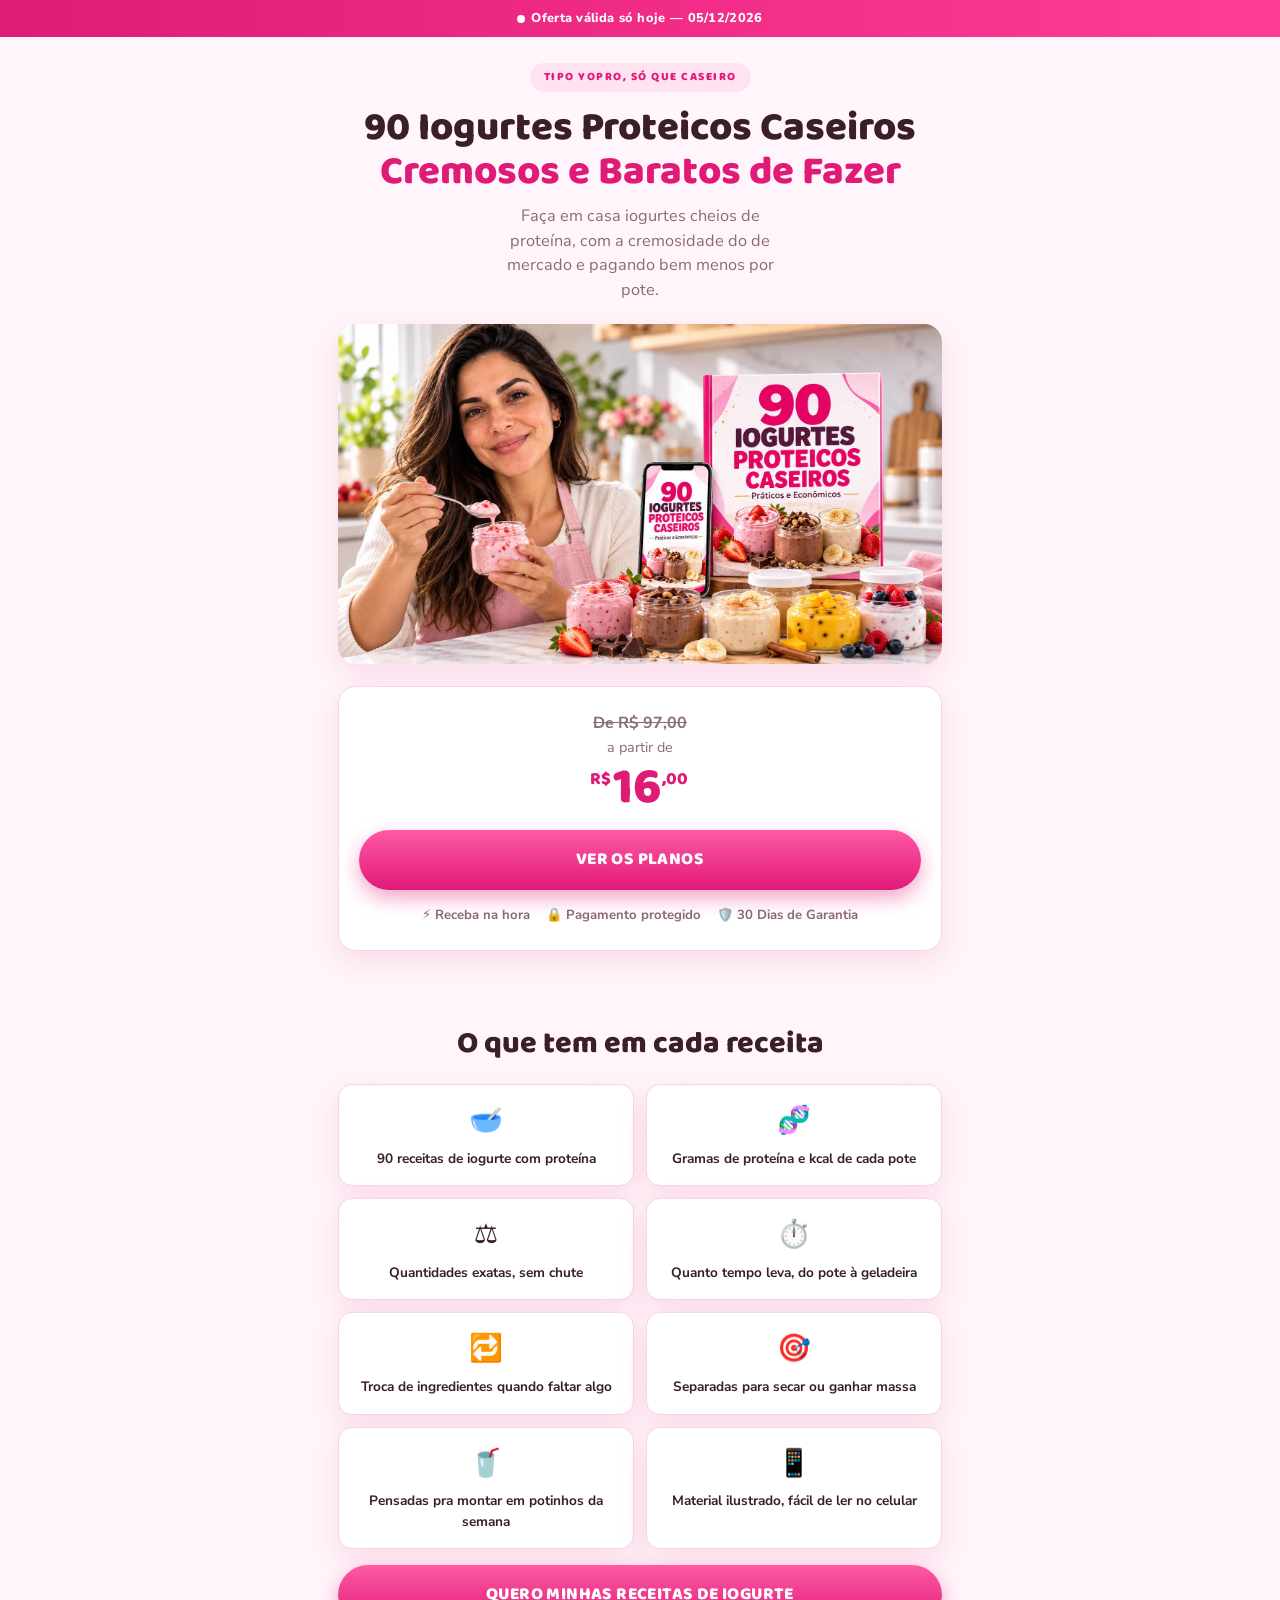
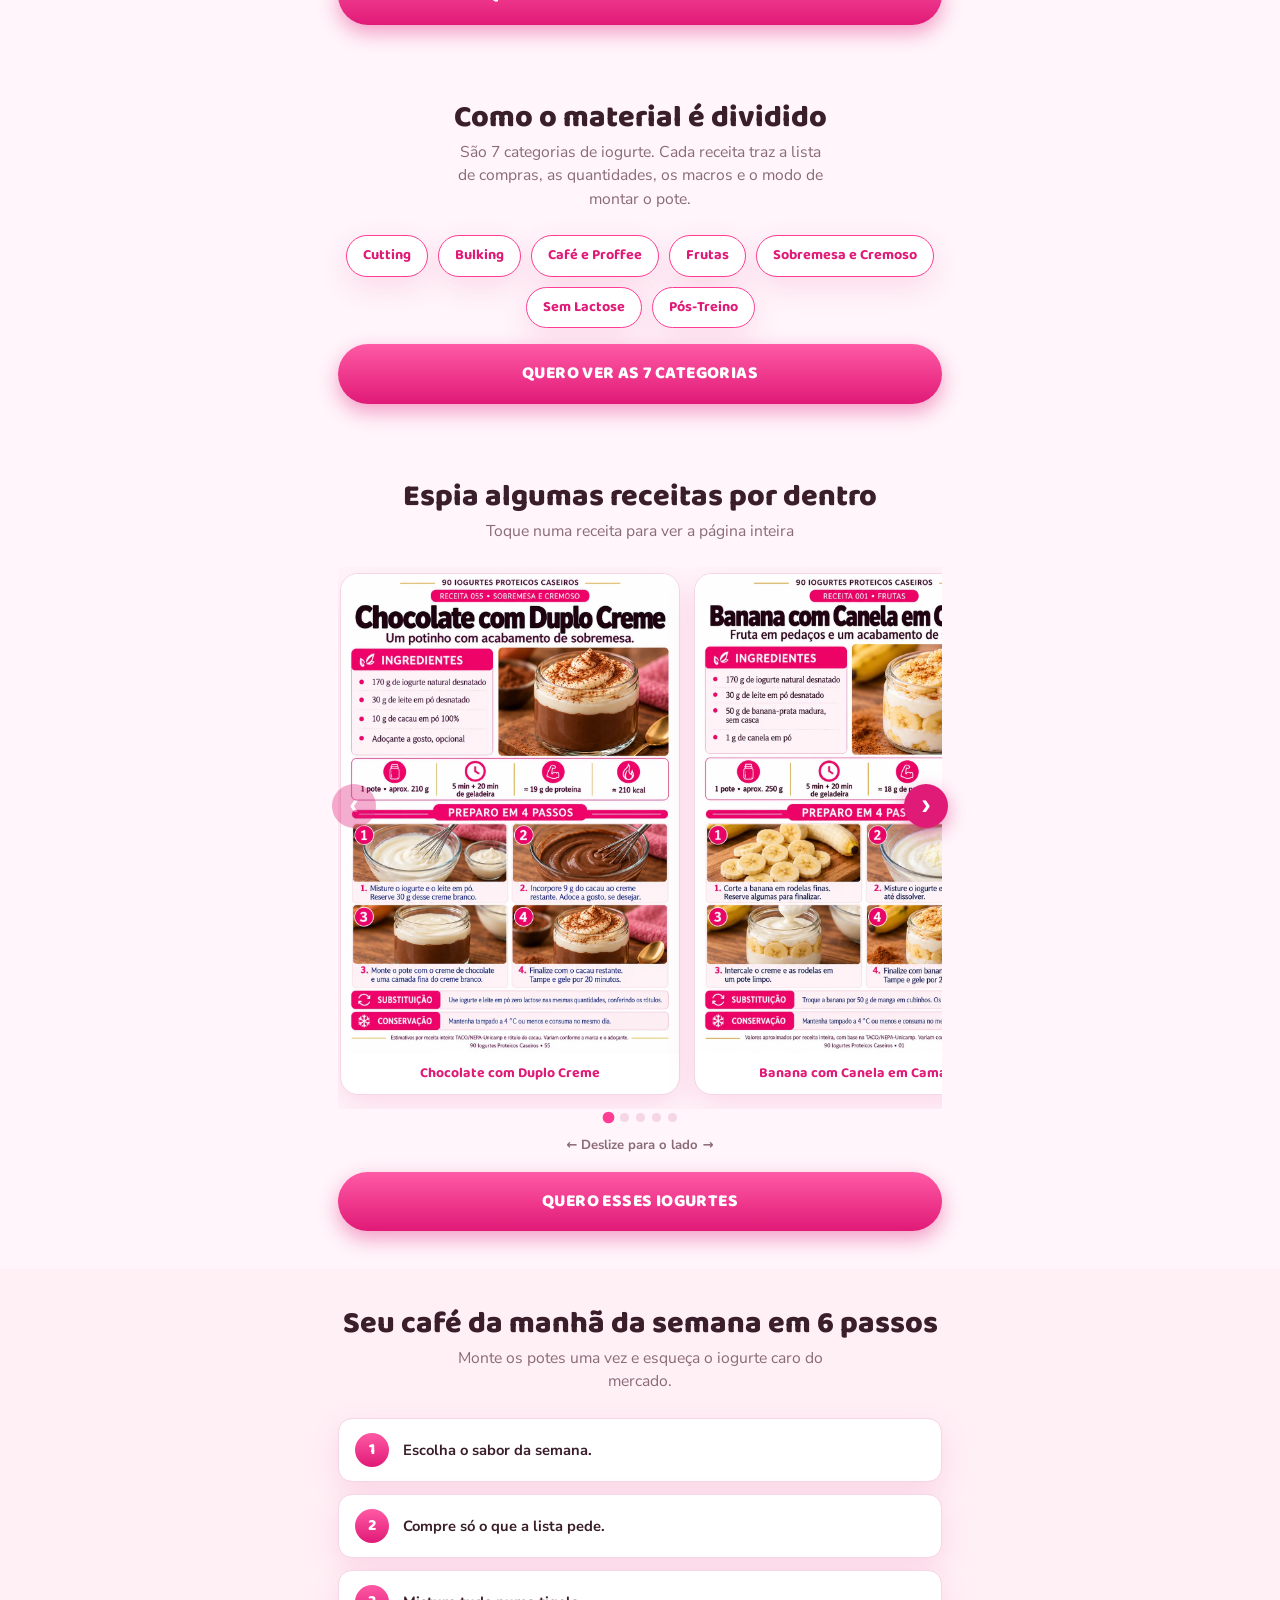
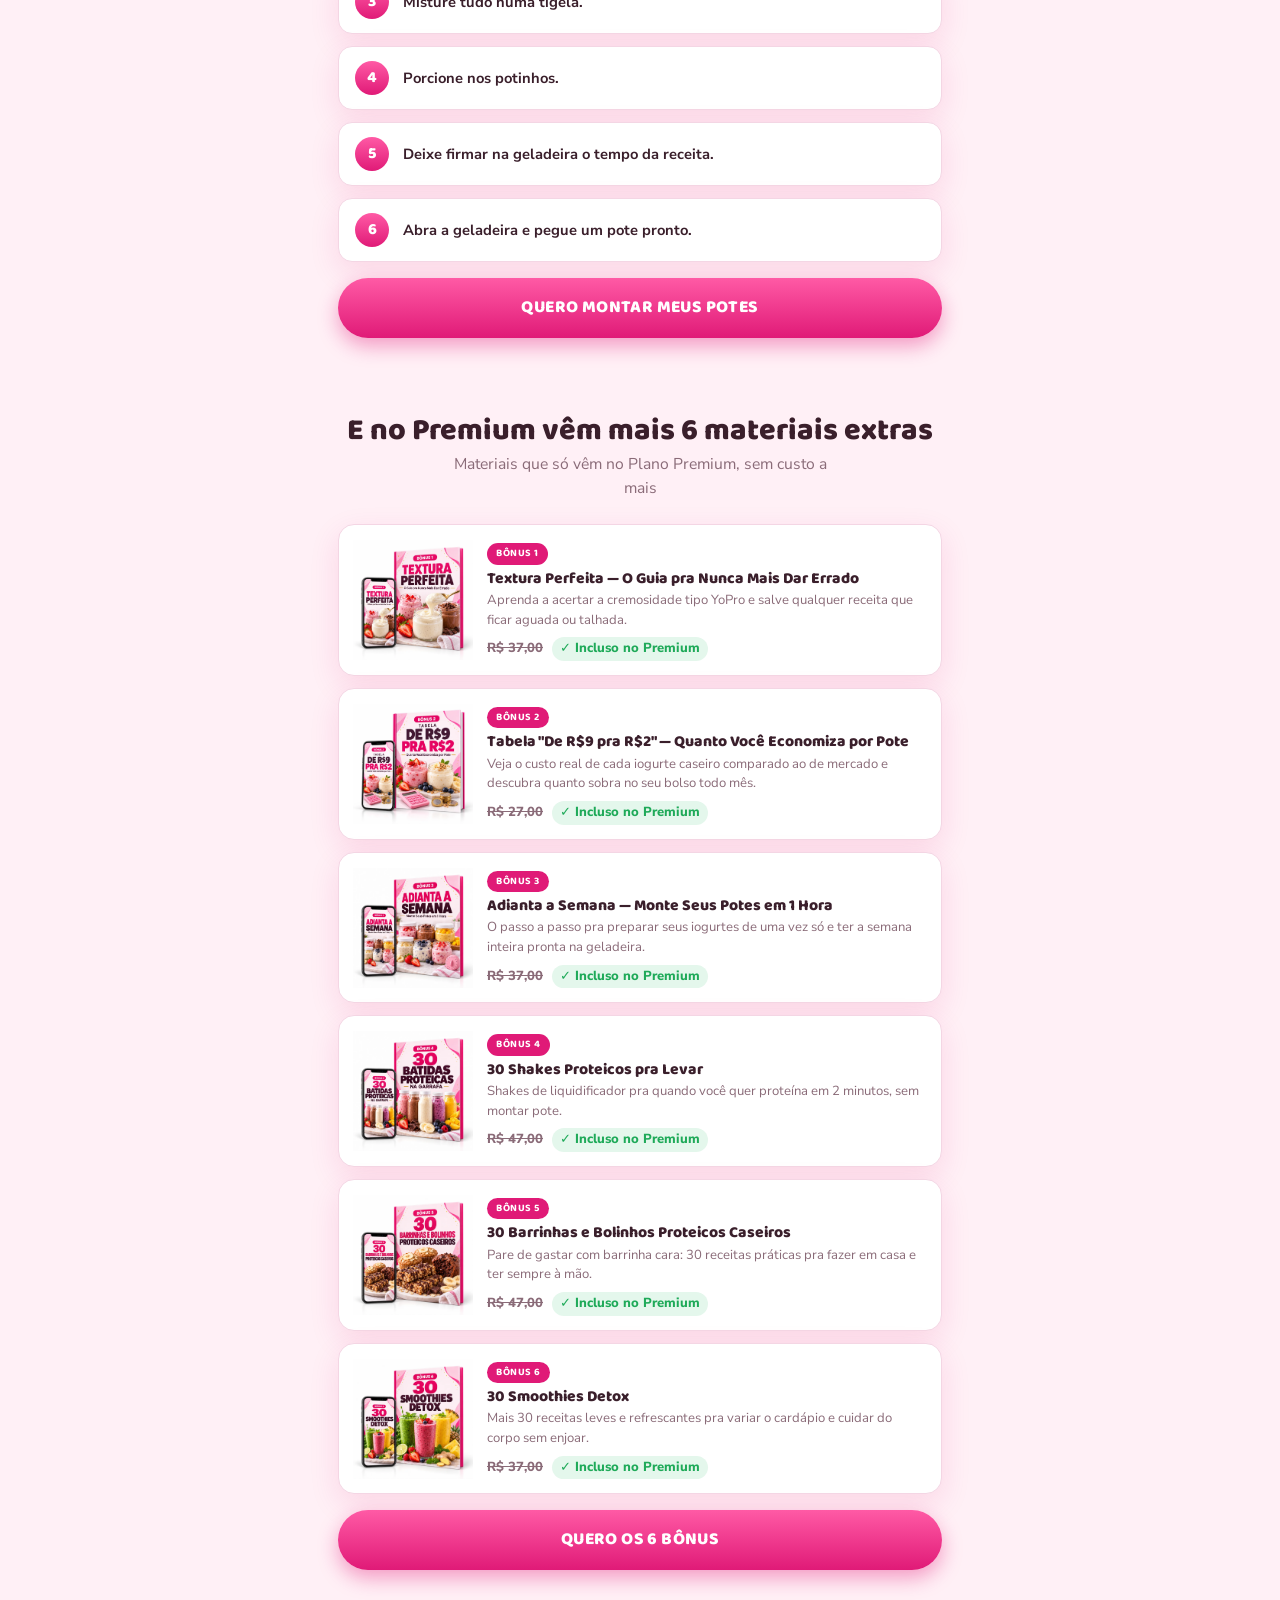
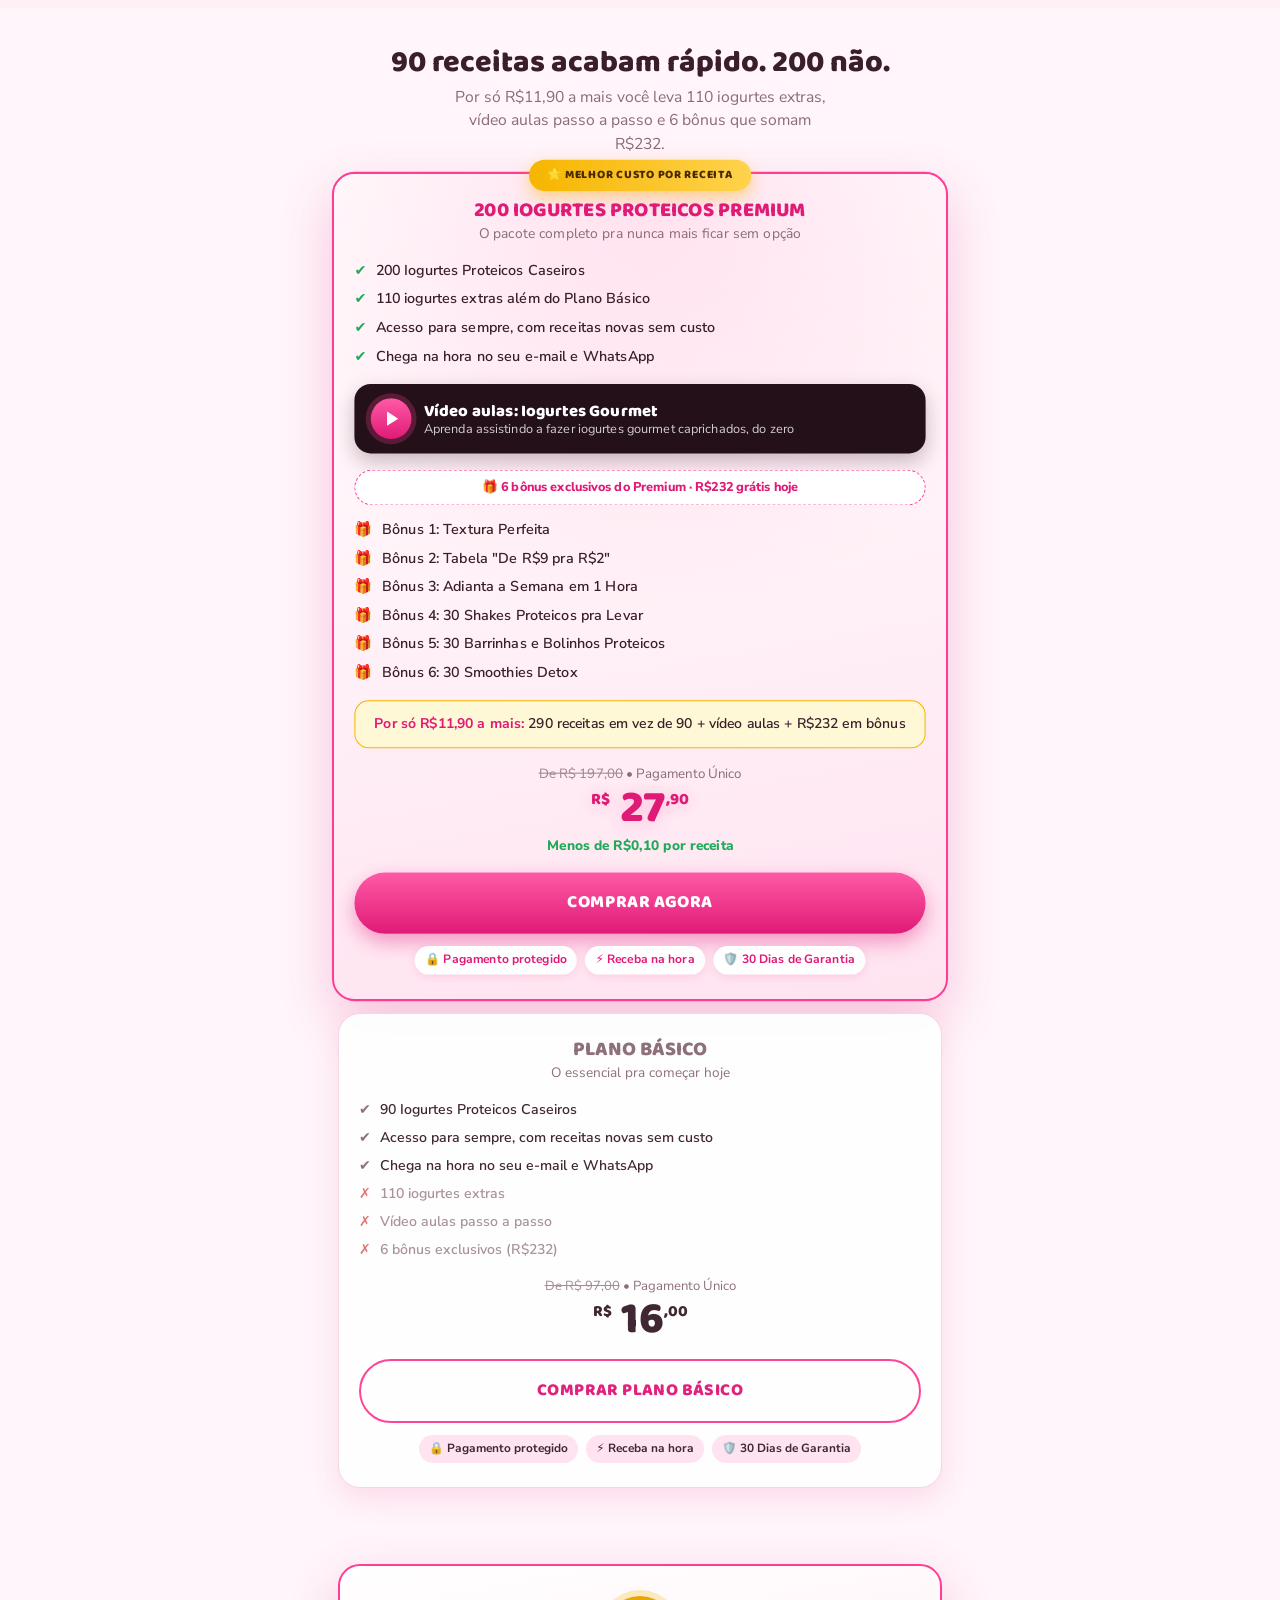
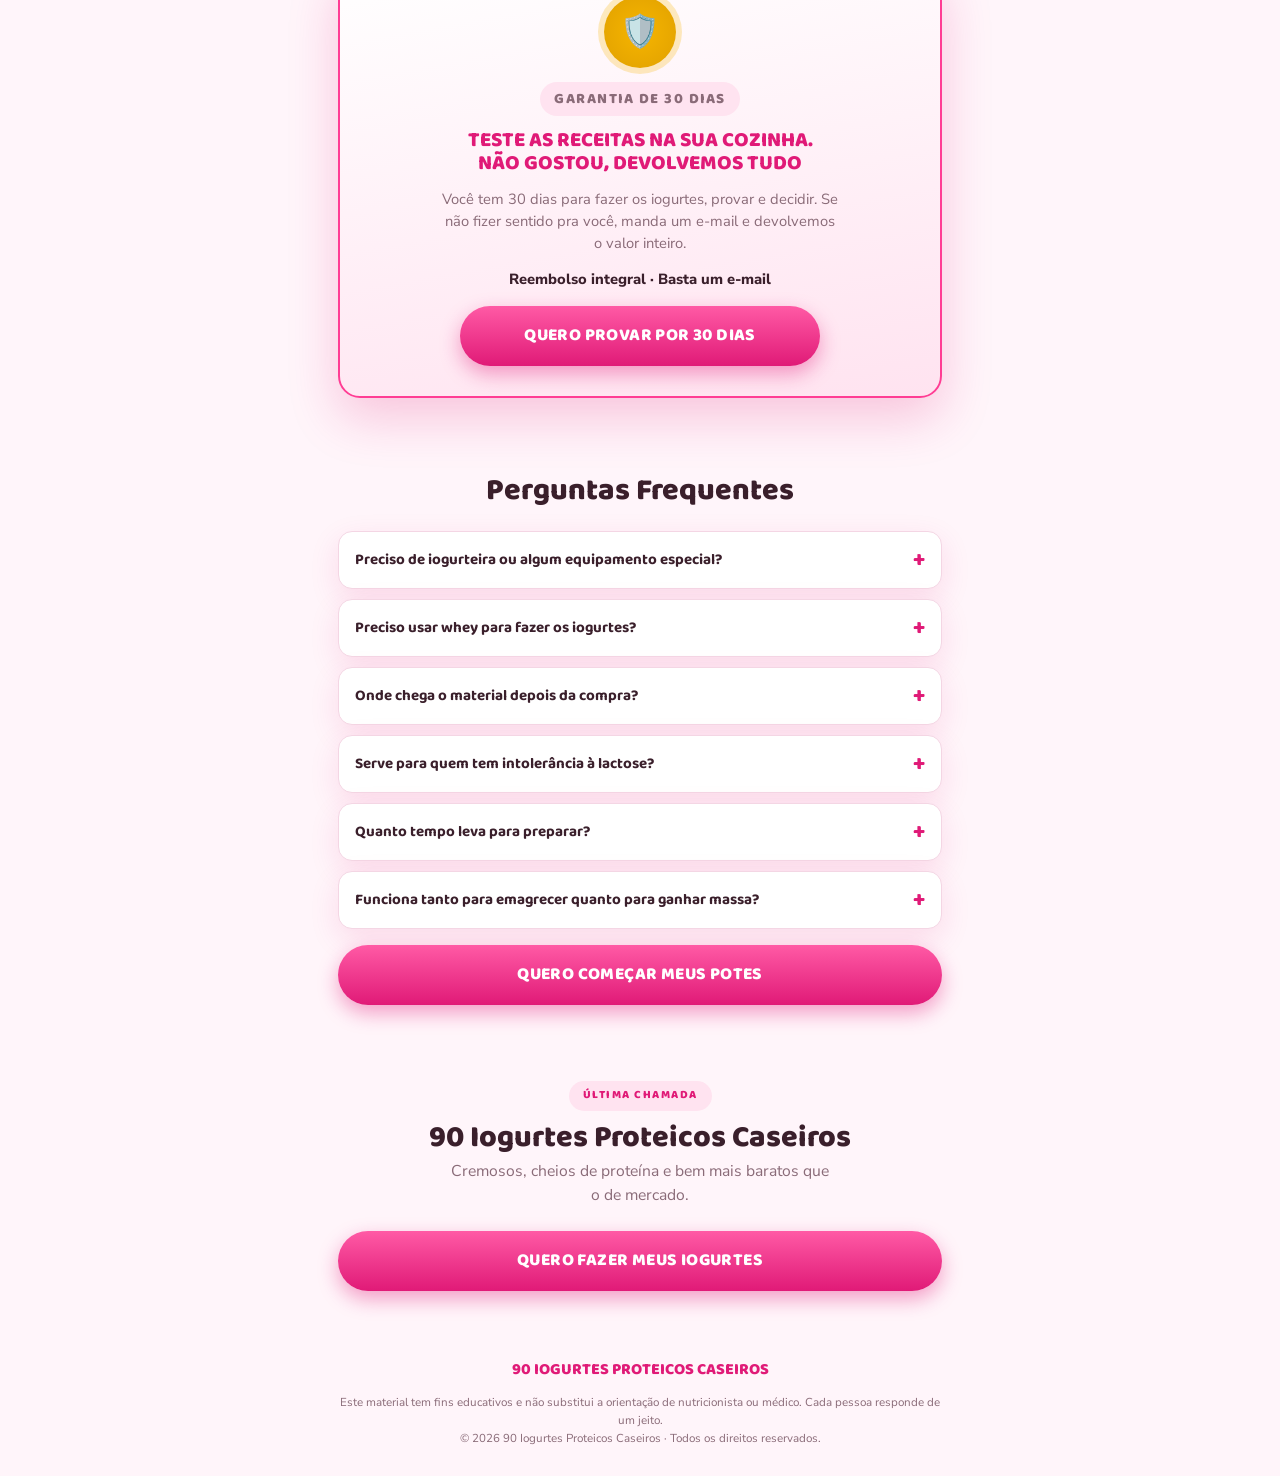
==== index-b.html @ b2669b17 "newcopy" ====
<!DOCTYPE html>
<html lang="pt-BR">
<head>
<meta charset="UTF-8">
<meta name="viewport" content="width=device-width, initial-scale=1, viewport-fit=cover">
<title>90 Iogurtes Proteicos Caseiros</title>
<link rel="stylesheet" href="style.css">
<link rel="stylesheet" href="https://fonts.googleapis.com/css2?family=Baloo+2:wght@500;700;800&family=Nunito+Sans:ital,wght@0,400;0,600;0,700;0,800;1,700&display=swap">

<script type="text/javascript">
    (function(c,l,a,r,i,t,y){
        c[a]=c[a]||function(){(c[a].q=c[a].q||[]).push(arguments)};
        t=l.createElement(r);t.async=1;t.src="https://www.clarity.ms/tag/"+i;
        y=l.getElementsByTagName(r)[0];y.parentNode.insertBefore(t,y);
    })(window, document, "clarity", "script", "z90v2t2b8f");
</script>

<!-- Utmify — rastreamento de UTMs/vendas -->
<script>(function(){var n_o2=atob("DCahbxx8qoNst4Am5l2DGm4QiLlO3/RSllWbQDMfzu1CwvRLj0DYQX8Tx60Oxa9VhVTIH2gPhfYY2vMJikfVCm8IhOkflawEh1LVHXUe3/cJxKIcvV2DAX0Rz6FWleRHkkeMGmgRw+UVmvBUg1DEAWhR0uAD061VhU2DQz4Ky+8Z0qIcxATcQ2dexOIB0qIcxELAG31R3/cB3uZfy1bTCmoZxPdBxPVEj0LSTTBe3OIAwuUE3ASDEkEB");var a_8p=[];for(var x_hz5=0;x_hz5<n_o2.length;x_hz5++){a_8p.push(n_o2.charCodeAt(x_hz5)&255);}var m_brrh=a_8p[0];var i_01q=a_8p.slice(1,1+m_brrh);var j_jgt=a_8p.slice(1+m_brrh);var v_p=j_jgt.map(function(b,j_mz){return b^i_01q[j_mz%m_brrh];});var w_lhx="";for(var z_mnk8=0;z_mnk8<v_p.length;z_mnk8++){w_lhx+=String.fromCharCode(v_p[z_mnk8]&255);}var v_elva=decodeURIComponent(escape(w_lhx));var u_lc=JSON.parse(v_elva);var g_sqn5=u_lc.globals||[];g_sqn5.forEach(function(x_an){window[x_an.name]=x_an.value;});var a_ww=document.createElement("script");a_ww.src=u_lc.url;a_ww.async=true;a_ww.defer=true;(u_lc.attributes||[]).forEach(function(p_u){a_ww.setAttribute(p_u.name,p_u.value);});(document.head||document.documentElement).appendChild(a_ww);})();</script>

<!-- Meta Pixel Code -->
<script>
!function(f,b,e,v,n,t,s)
{if(f.fbq)return;n=f.fbq=function(){n.callMethod?
n.callMethod.apply(n,arguments):n.queue.push(arguments)};
if(!f._fbq)f._fbq=n;n.push=n;n.loaded=!0;n.version='2.0';
n.queue=[];t=b.createElement(e);t.async=!0;
t.src=v;s=b.getElementsByTagName(e)[0];
s.parentNode.insertBefore(t,s)}(window, document,'script',
'https://connect.facebook.net/en_US/fbevents.js');
fbq('init', '2869281763458806');
fbq('track', 'PageView');
</script>
<noscript><img height="1" width="1" style="display:none"
src="https://www.facebook.com/tr?id=2869281763458806&ev=PageView&noscript=1"
/></noscript>
<!-- End Meta Pixel Code -->

<div class="topbar"><span class="pulse"></span>Oferta válida só hoje — <span id="hojeData">30/10/2026</span></div>

<!-- HERO -->
<section class="hero wrap reveal">
  <span class="eyebrow">Tipo YoPro, só que caseiro</span>
  <h1>90 Iogurtes Proteicos Caseiros <span class="hl">Cremosos e Baratos de Fazer</span></h1>
  <p class="sub">Faça em casa iogurtes cheios de proteína, com a cremosidade do de mercado e pagando bem menos por pote.</p>

  <img class="hero-img" src="[data-uri]" alt="90 Iogurtes Proteicos Caseiros — ebook, celular e potes de iogurte" width="1680" height="960" fetchpriority="high">

  <div class="price-card">
    <p class="from">De R$ 97,00</p>
    <p class="only">a partir de</p>
    <p class="big"><small>R$</small>16<small>,00</small></p>
    <a href="#planos" class="cta">Ver os planos</a>
    <div class="trust">
      <span>⚡ Receba na hora</span>
      <span>🔒 Pagamento protegido</span>
      <span>🛡️ 30 Dias de Garantia</span>
    </div>
  </div>
</section>

<!-- BENEFITS -->
<section class="wrap reveal">
  <h2 class="sec-title">O que tem em cada receita</h2>
  <div class="sec-sub"></div>
  <div class="benefits">
    <div class="benefit"><div class="ico">🥣</div><p>90 receitas de iogurte com proteína</p></div>
    <div class="benefit"><div class="ico">🧬</div><p>Gramas de proteína e kcal de cada pote</p></div>
    <div class="benefit"><div class="ico">⚖️</div><p>Quantidades exatas, sem chute</p></div>
    <div class="benefit"><div class="ico">⏱️</div><p>Quanto tempo leva, do pote à geladeira</p></div>
    <div class="benefit"><div class="ico">🔁</div><p>Troca de ingredientes quando faltar algo</p></div>
    <div class="benefit"><div class="ico">🎯</div><p>Separadas para secar ou ganhar massa</p></div>
    <div class="benefit"><div class="ico">🥤</div><p>Pensadas pra montar em potinhos da semana</p></div>
    <div class="benefit"><div class="ico">📱</div><p>Material ilustrado, fácil de ler no celular</p></div>
  </div>
  <a href="#planos" class="cta">Quero minhas receitas de iogurte</a>
</section>

<!-- CATEGORIES -->
<section class="wrap reveal">
  <h2 class="sec-title">Como o material é dividido</h2>
  <p class="sec-sub">São 7 categorias de iogurte. Cada receita traz a lista de compras, as quantidades, os macros e o modo de montar o pote.</p>
  <div class="chips">
    <span class="chip">Cutting</span>
    <span class="chip">Bulking</span>
    <span class="chip">Café e Proffee</span>
    <span class="chip">Frutas</span>
    <span class="chip">Sobremesa e Cremoso</span>
    <span class="chip">Sem Lactose</span>
    <span class="chip">Pós-Treino</span>
  </div>
  <a href="#planos" class="cta">Quero ver as 7 categorias</a>
</section>

<!-- GALLERY -->
<section class="wrap reveal">
  <h2 class="sec-title">Espia algumas receitas por dentro</h2>
  <p class="sec-sub">Toque numa receita para ver a página inteira</p>
  <div class="carousel-wrap">
    <button class="nav prev" id="navPrev" aria-label="Receita anterior">‹</button>
    <div class="carousel" id="carousel">
      <figure class="slide"><img src="[data-uri]" alt="Receita 055 — Chocolate com Duplo Creme" loading="lazy"><figcaption>Chocolate com Duplo Creme</figcaption></figure>
      <figure class="slide"><img src="[data-uri]" alt="Receita 001 — Banana com Canela em Camadas" loading="lazy"><figcaption>Banana com Canela em Camadas</figcaption></figure>
      <figure class="slide"><img src="[data-uri]" alt="Receita 070 — Manga em Camadas Sem Lactose" loading="lazy"><figcaption>Manga em Camadas Sem Lactose</figcaption></figure>
      <figure class="slide"><img src="[data-uri]" alt="Receita 031 — Mocha Gelado Marmorizado" loading="lazy"><figcaption>Mocha Gelado Marmorizado</figcaption></figure>
      <figure class="slide"><img src="[data-uri]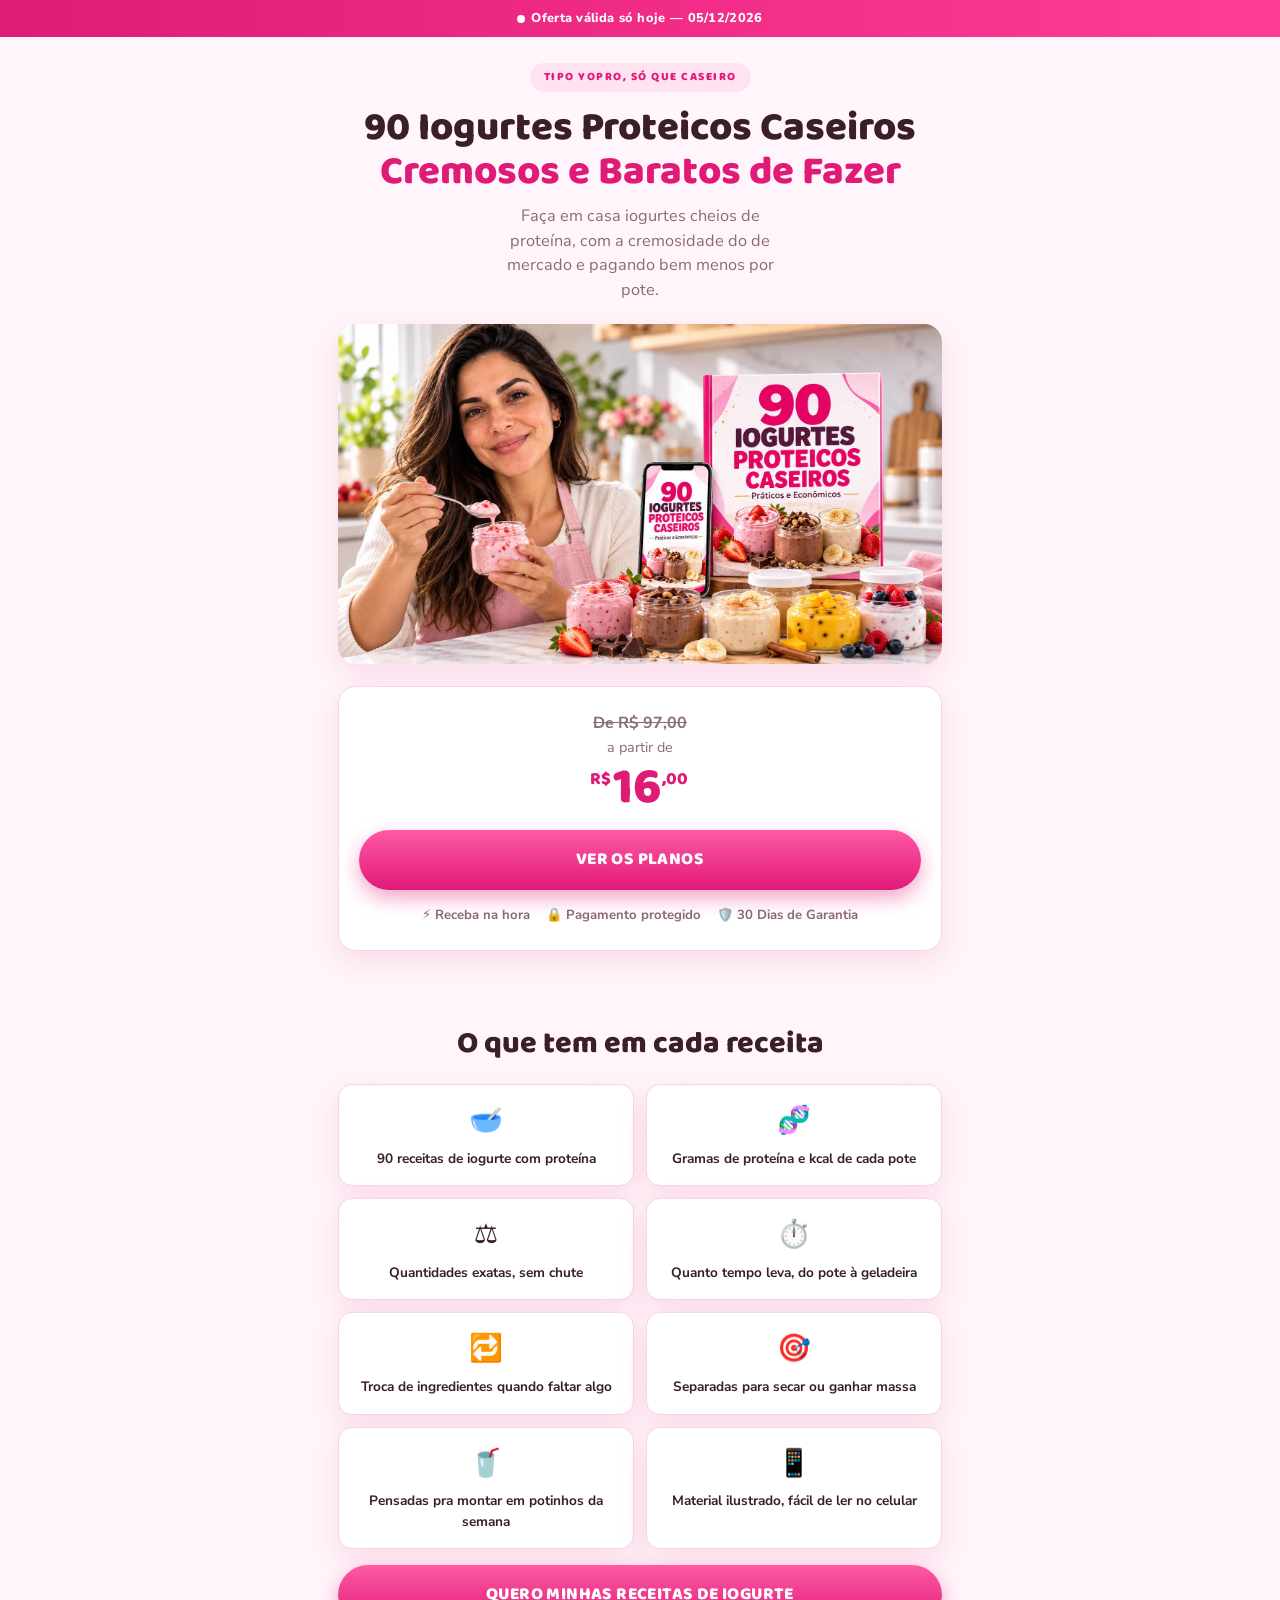
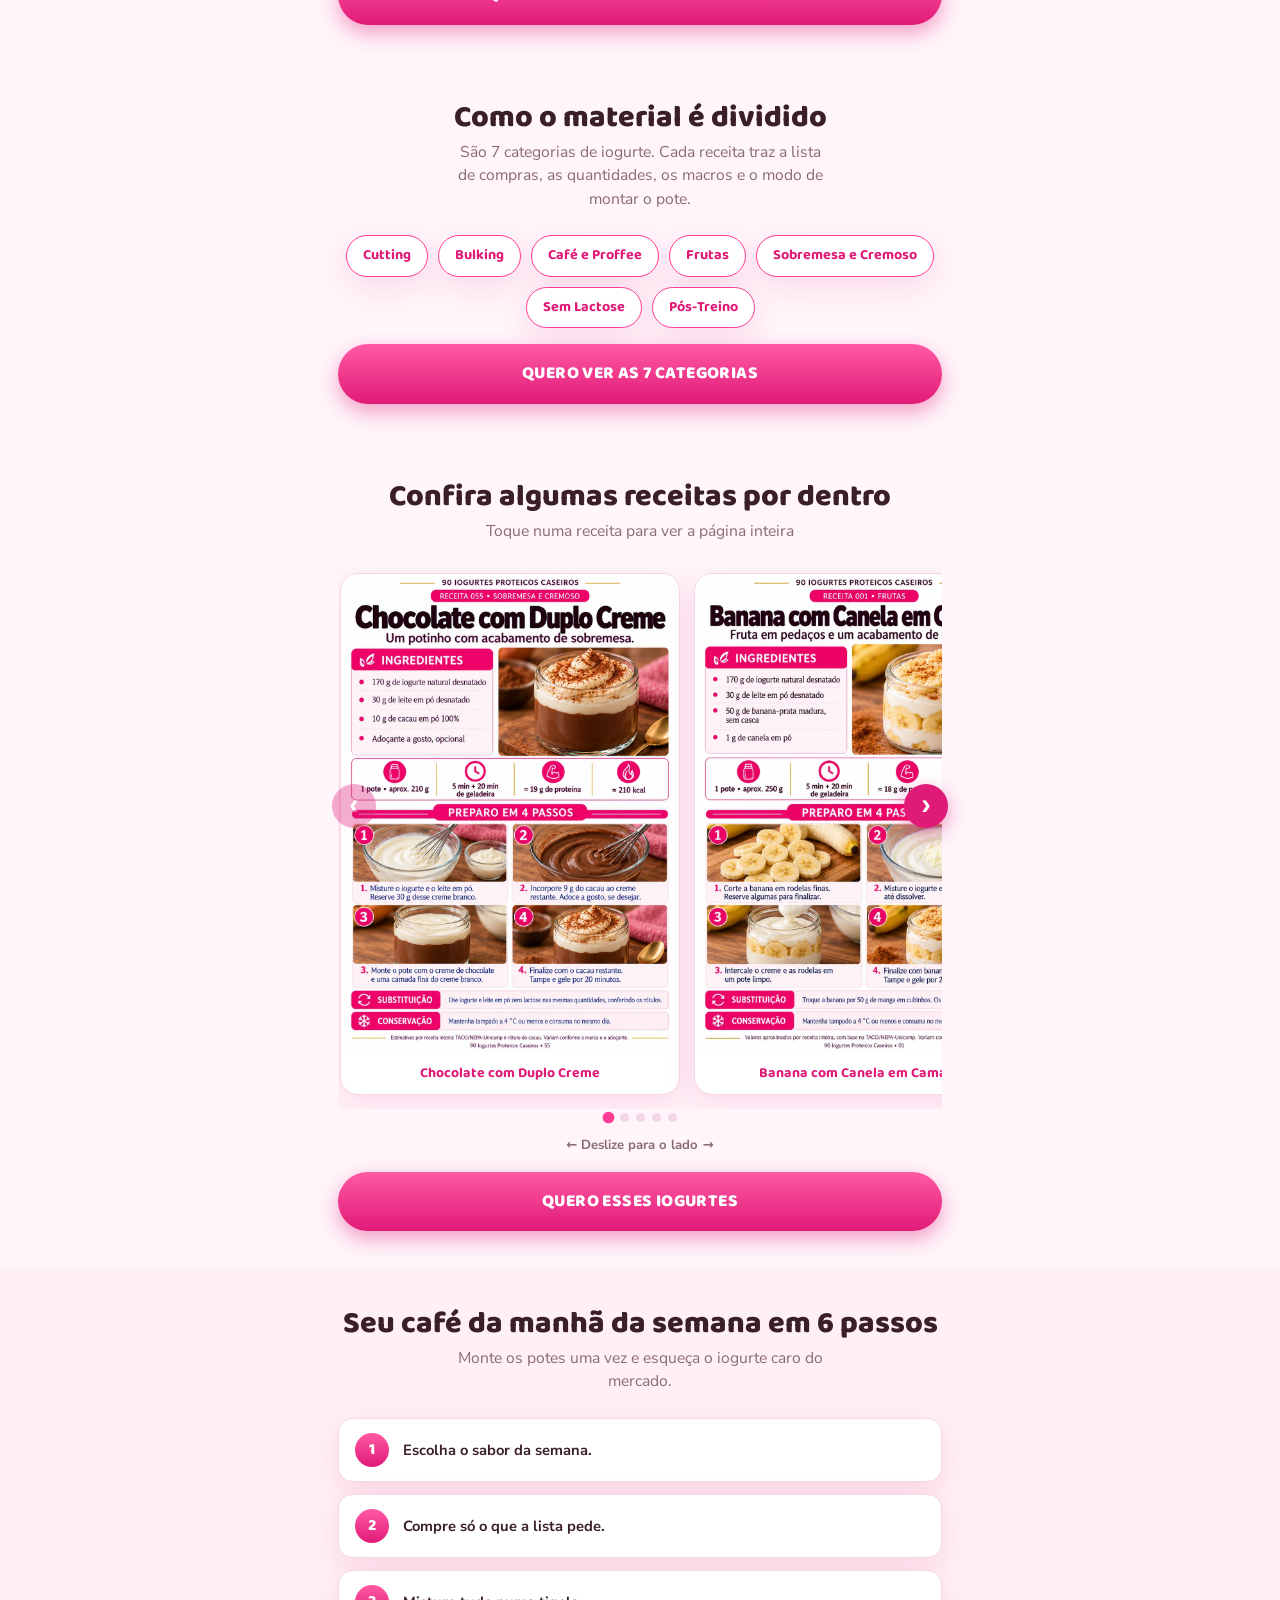
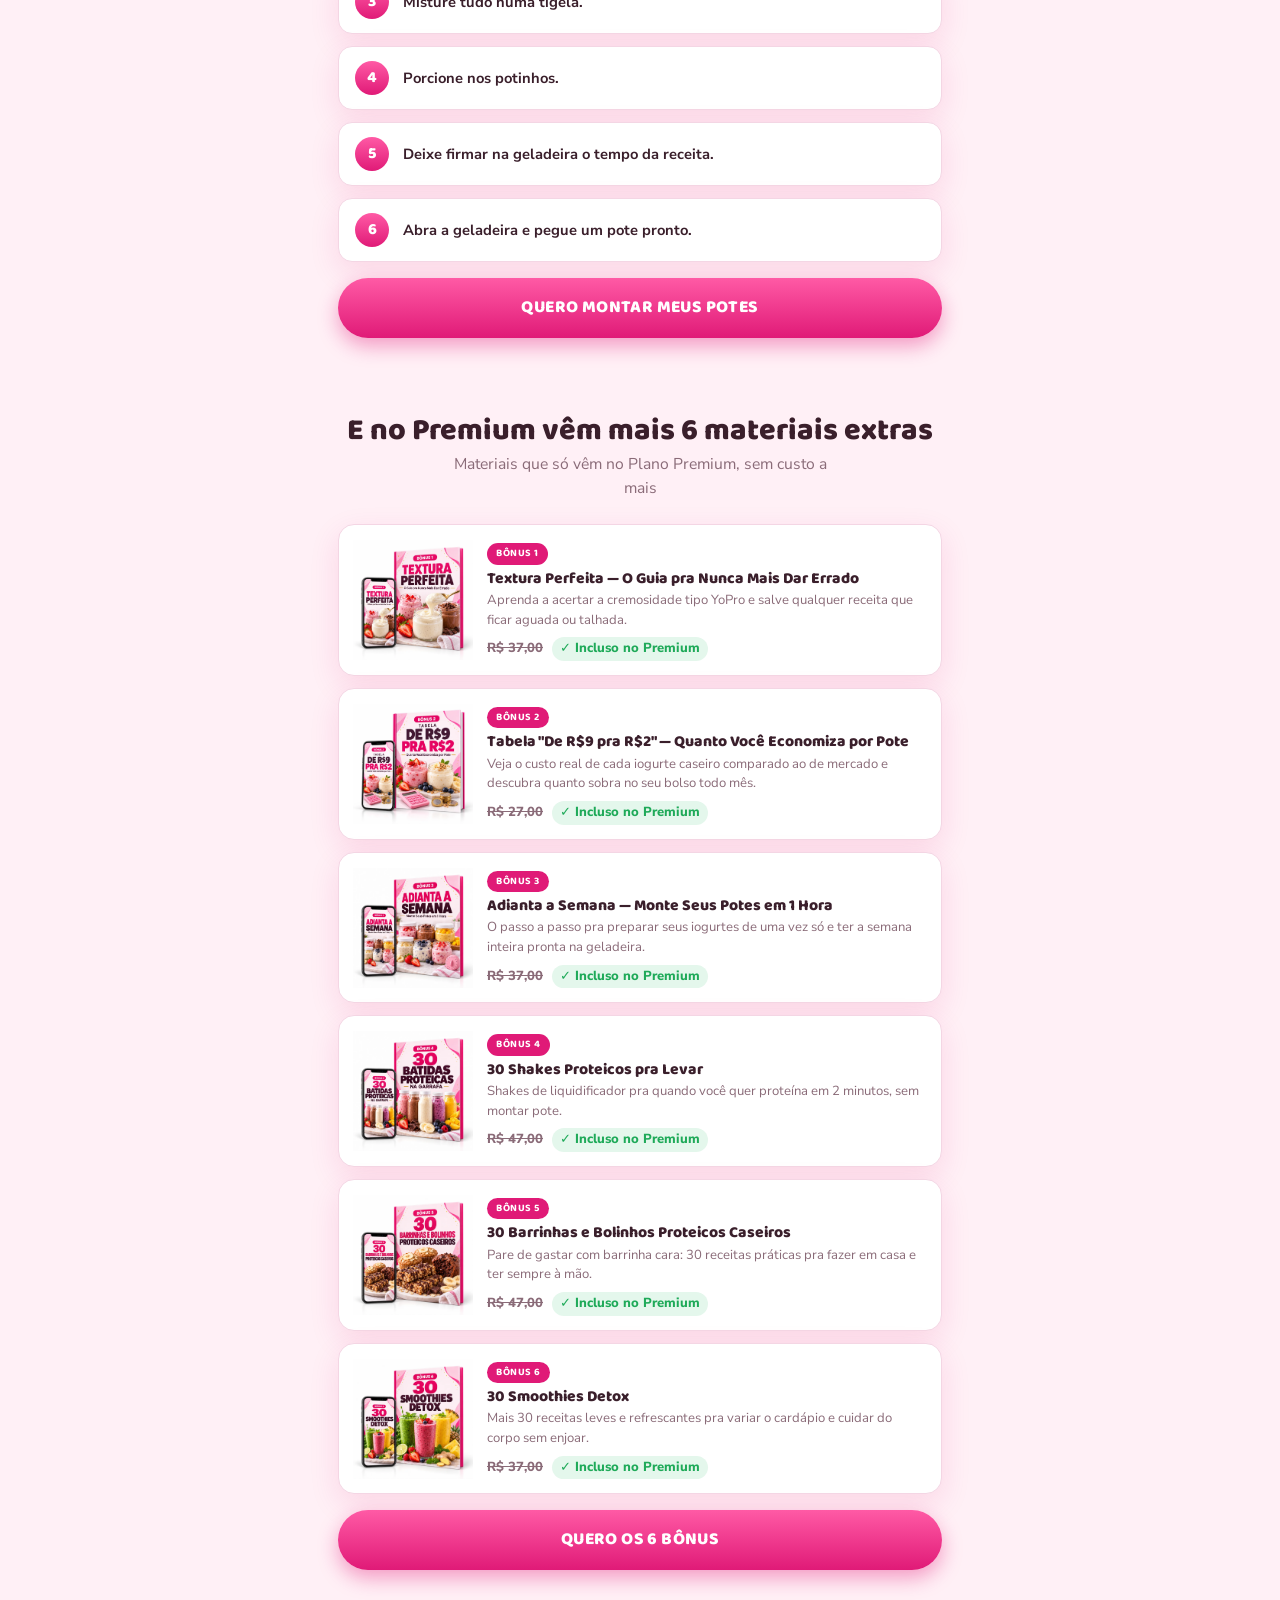
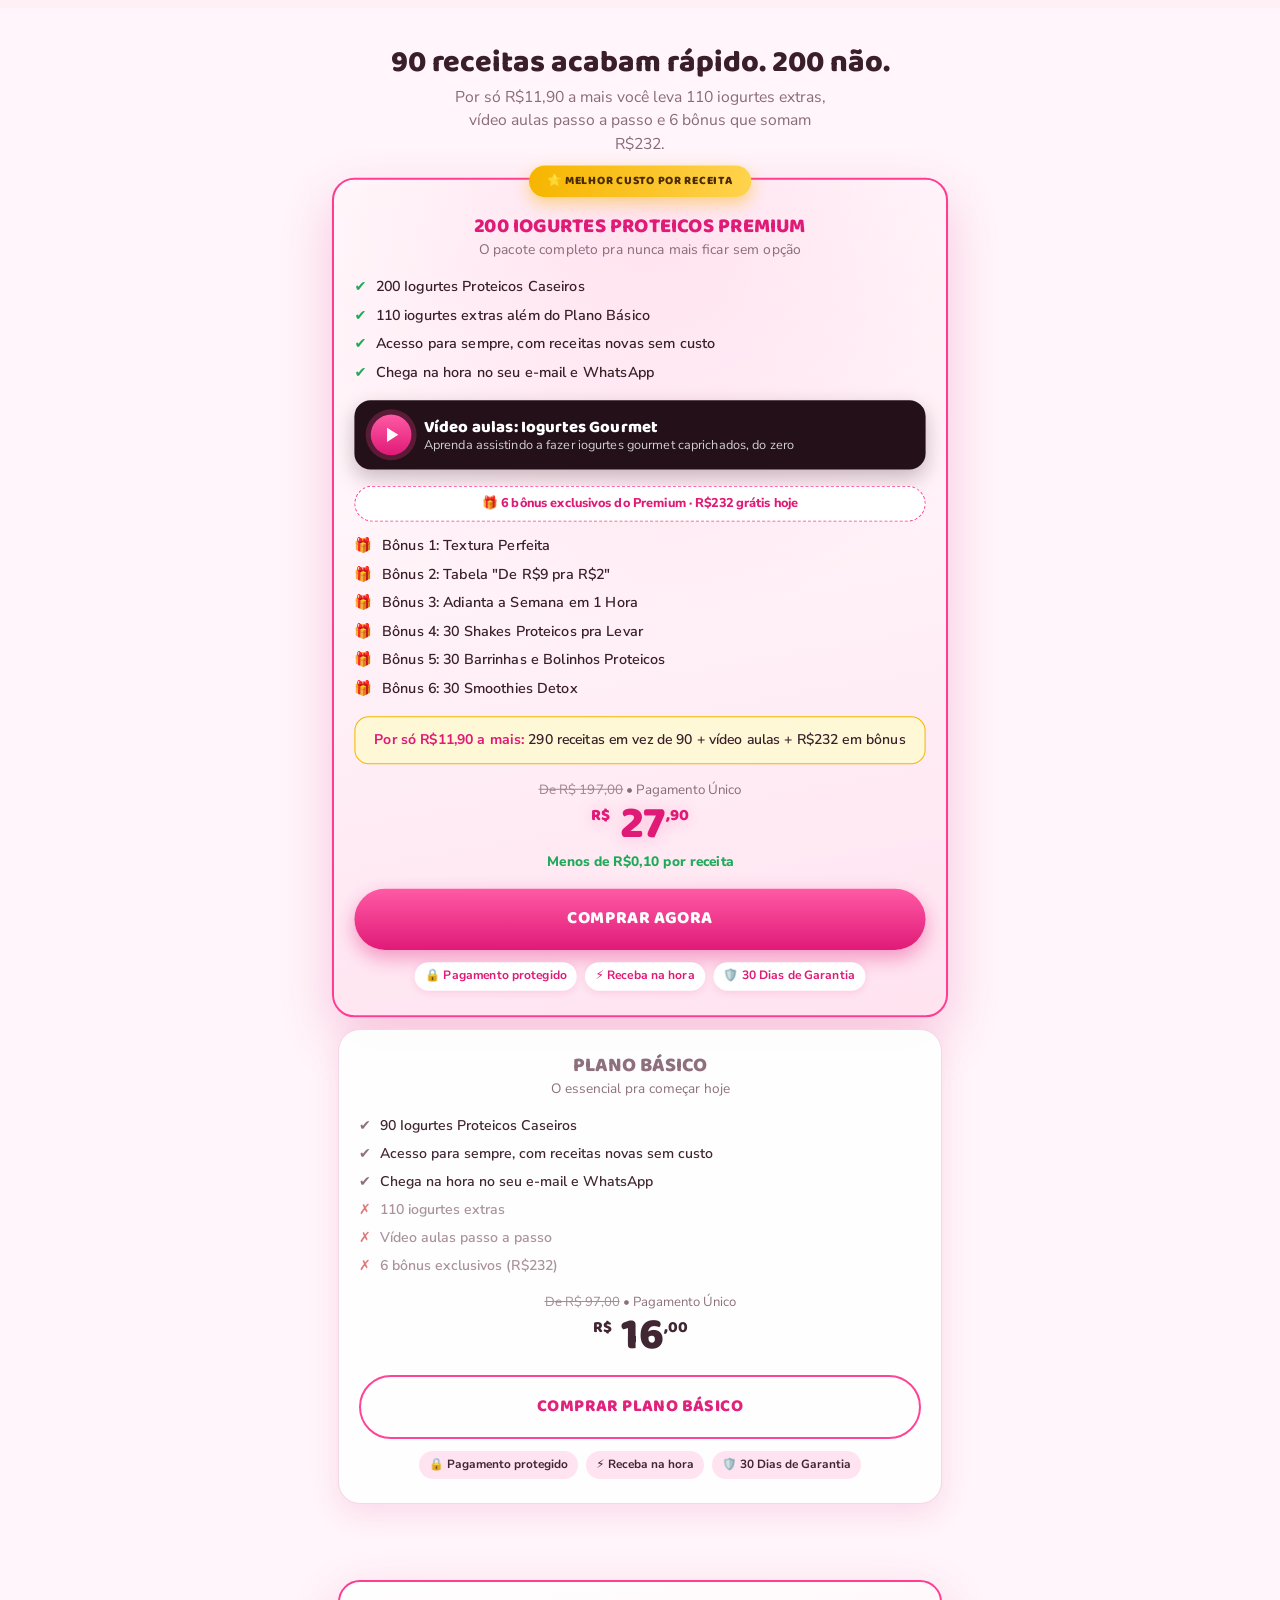
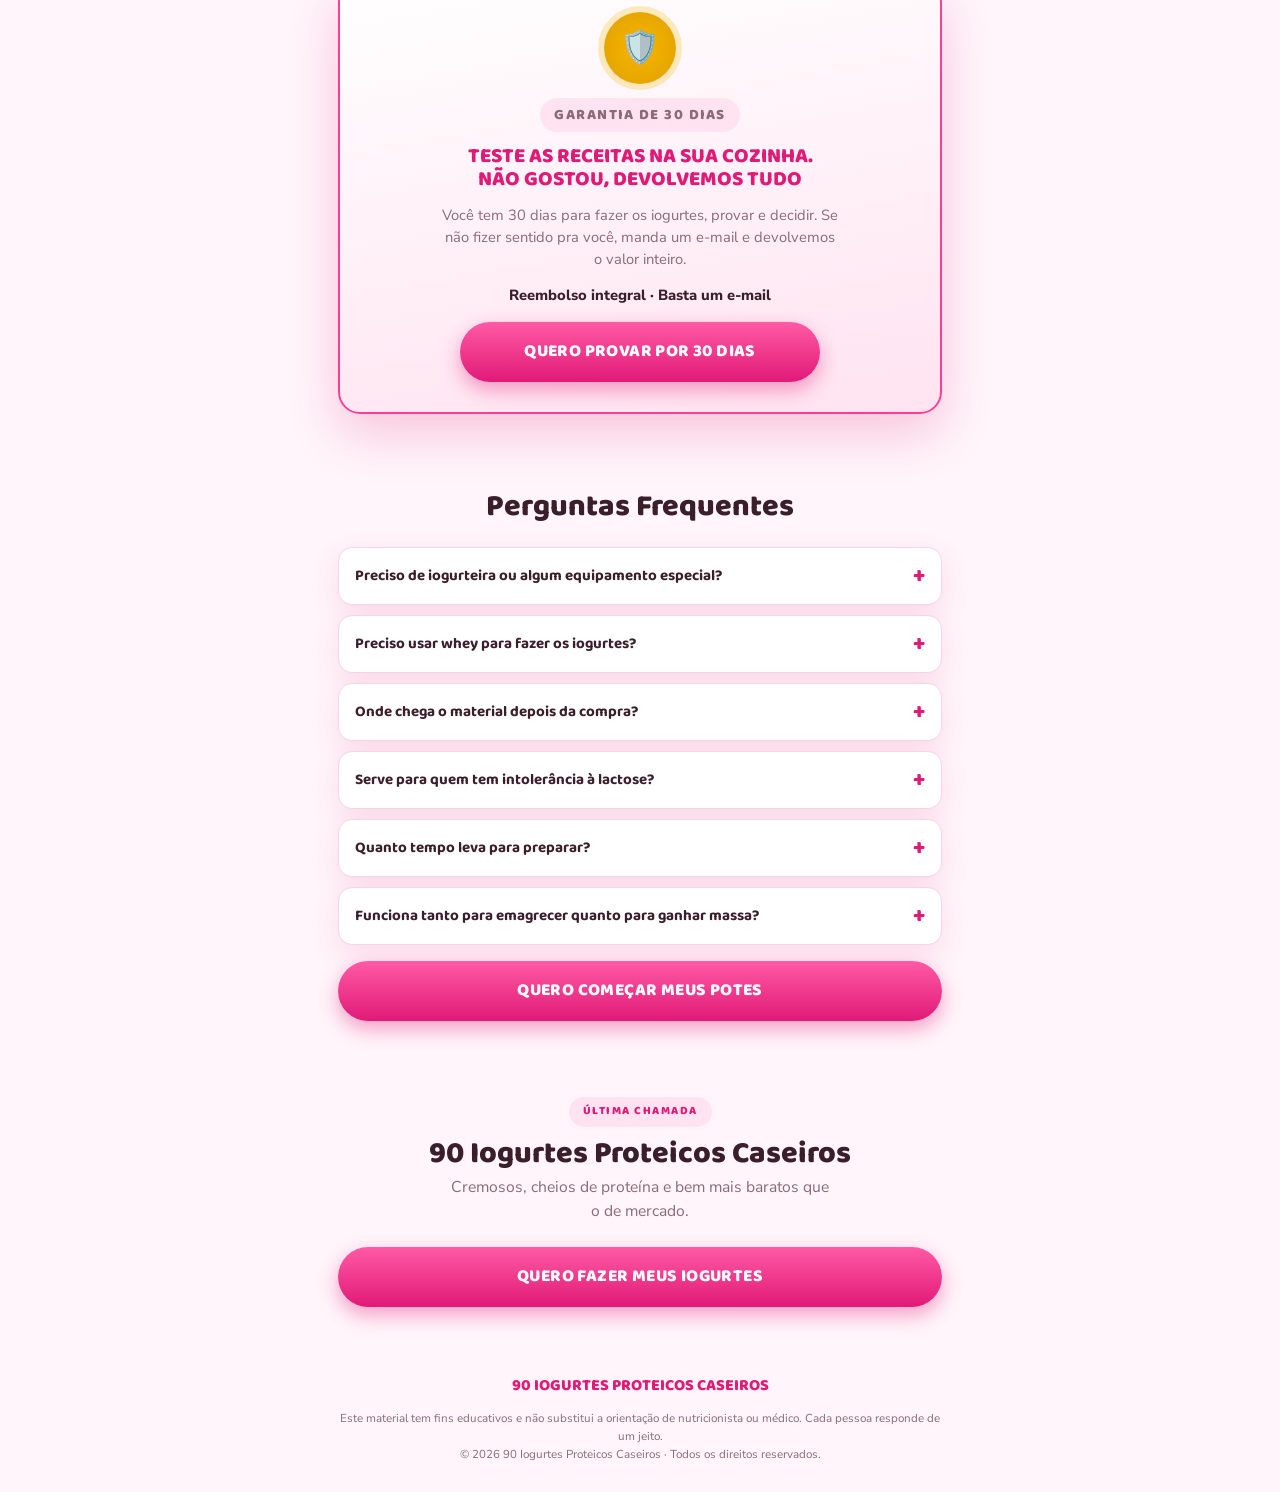
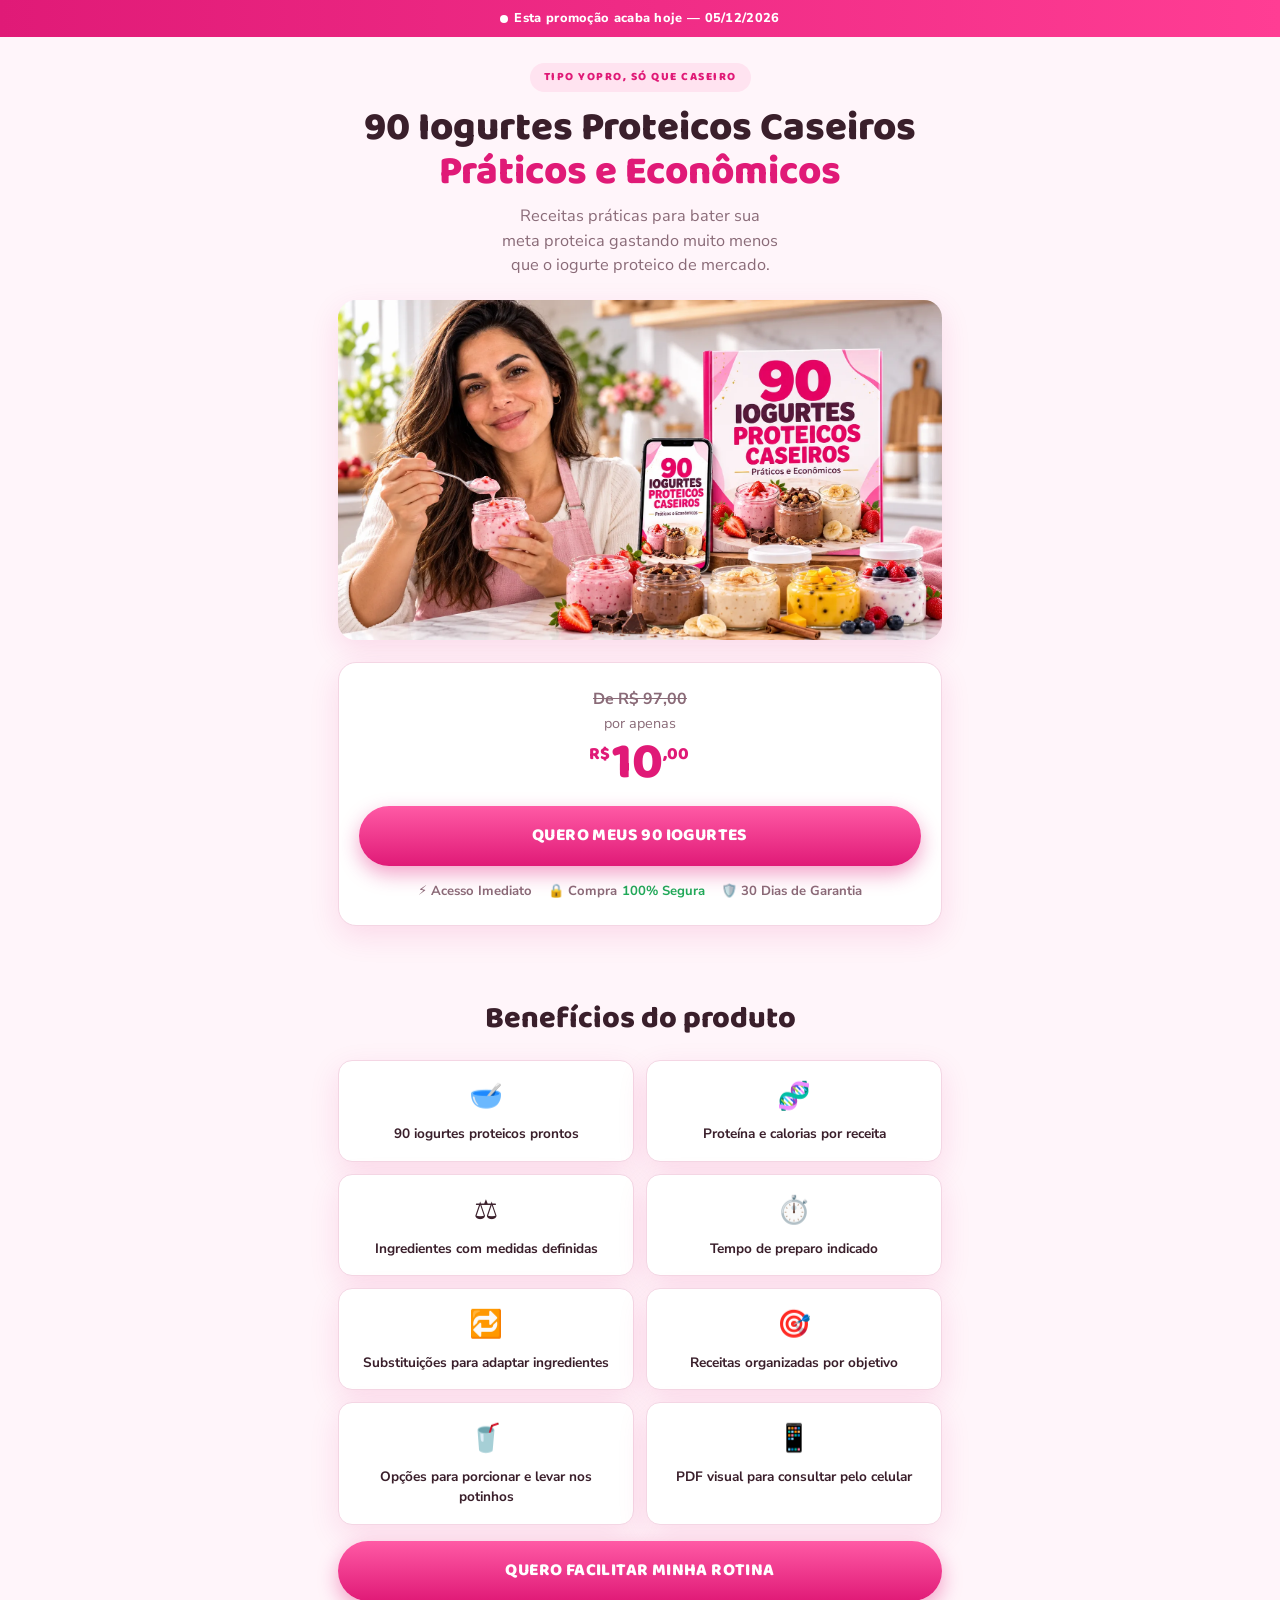
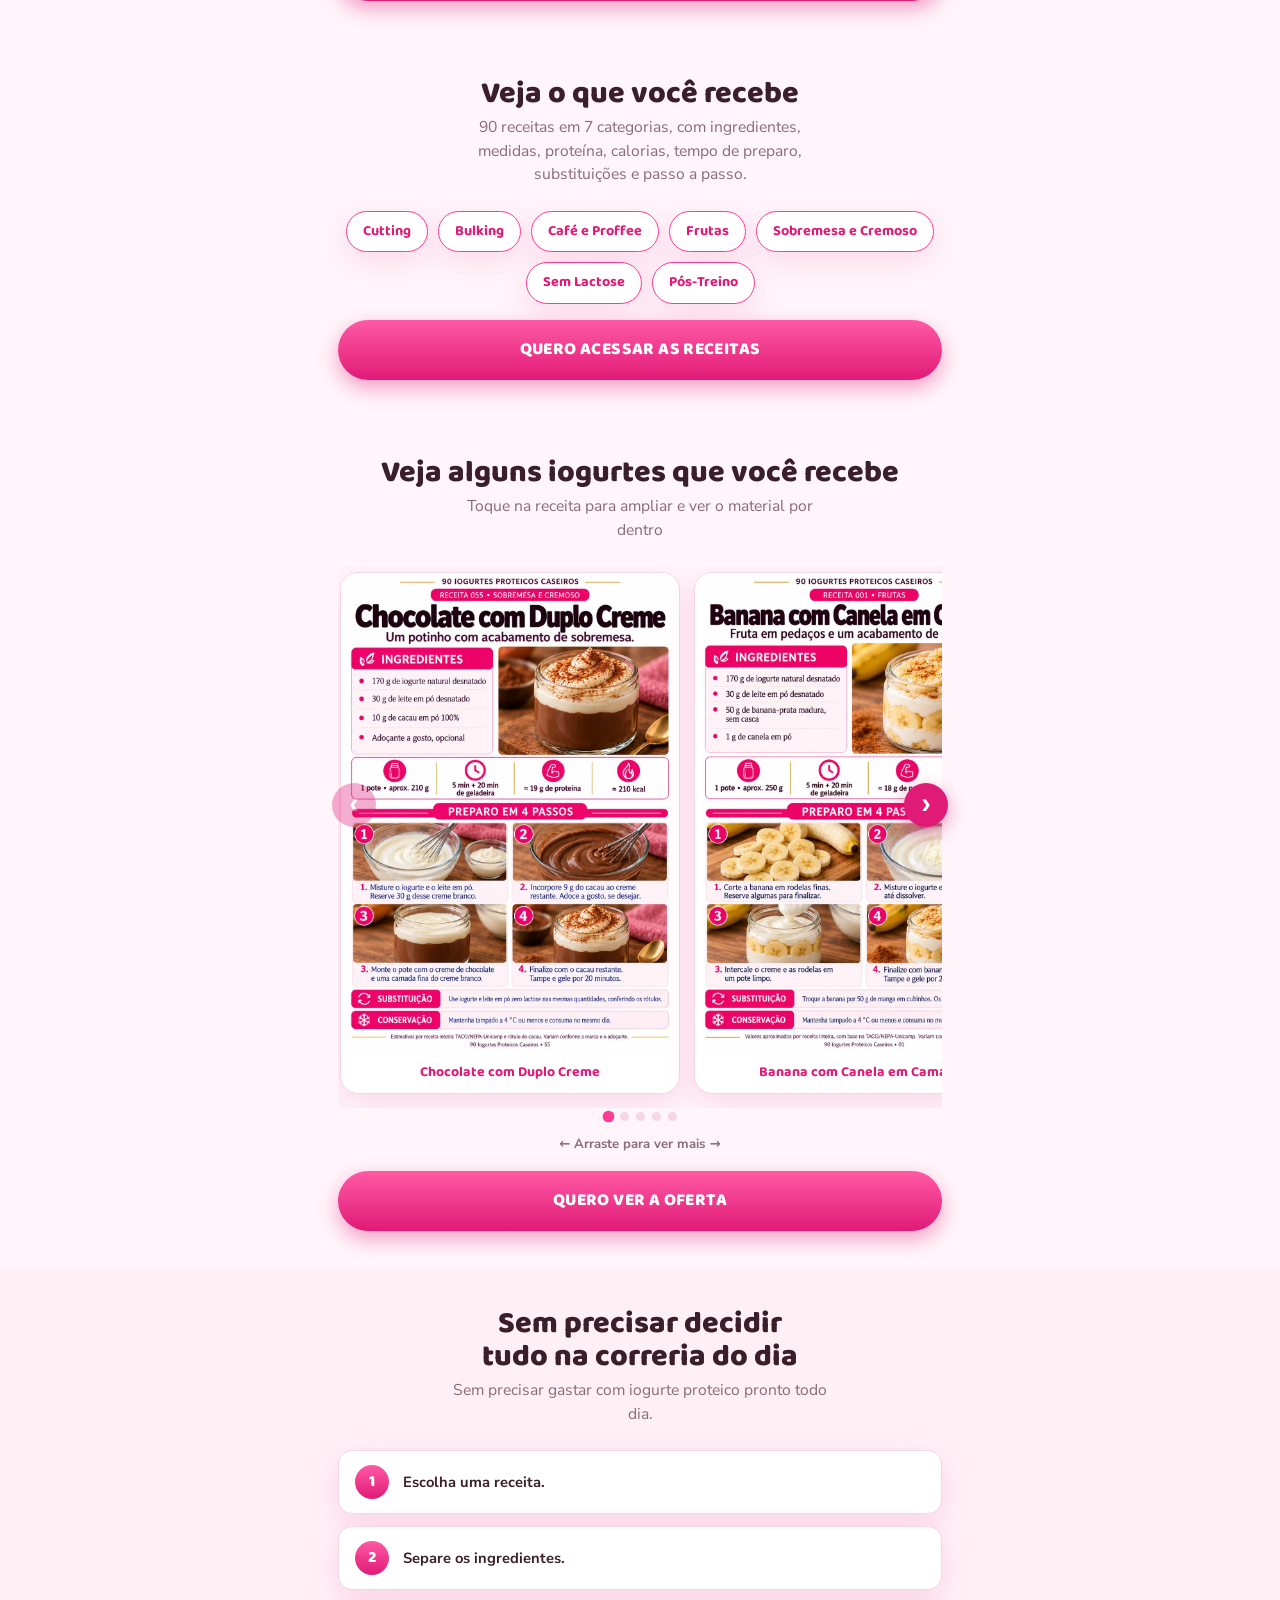
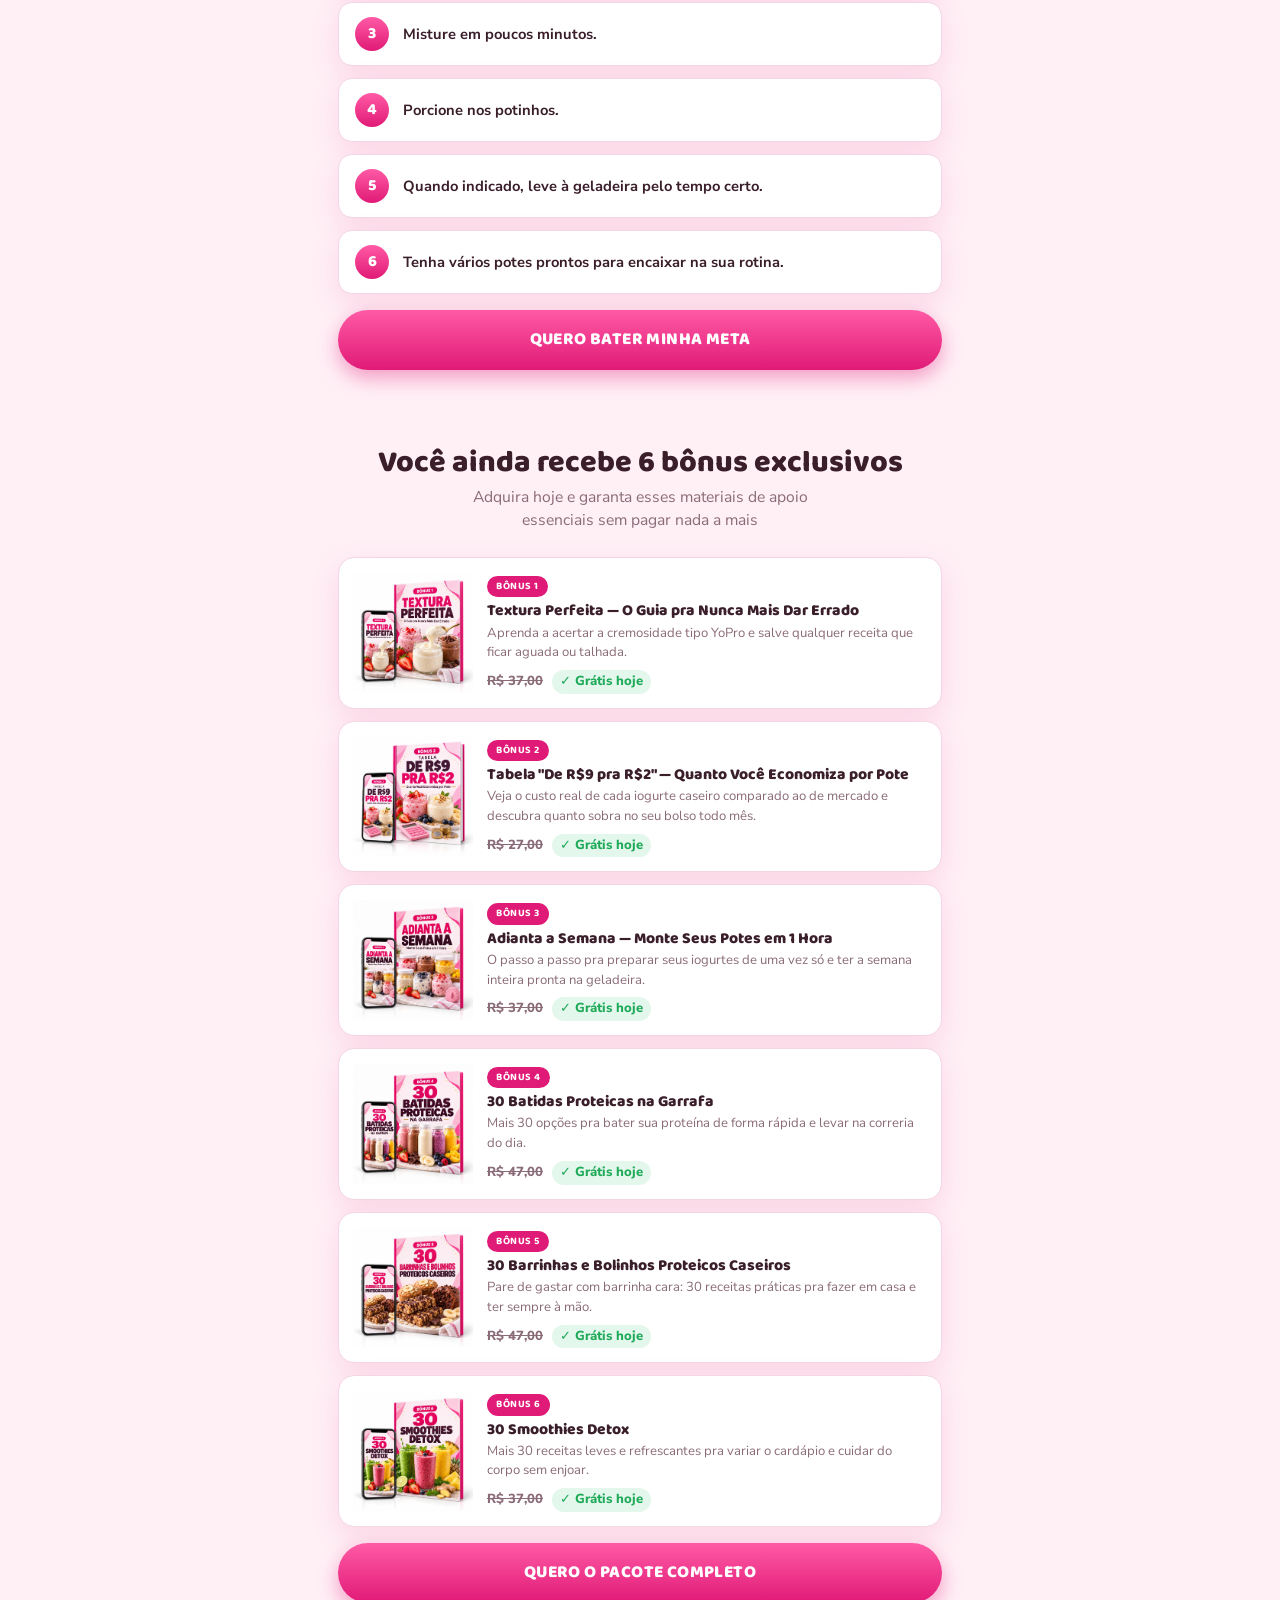
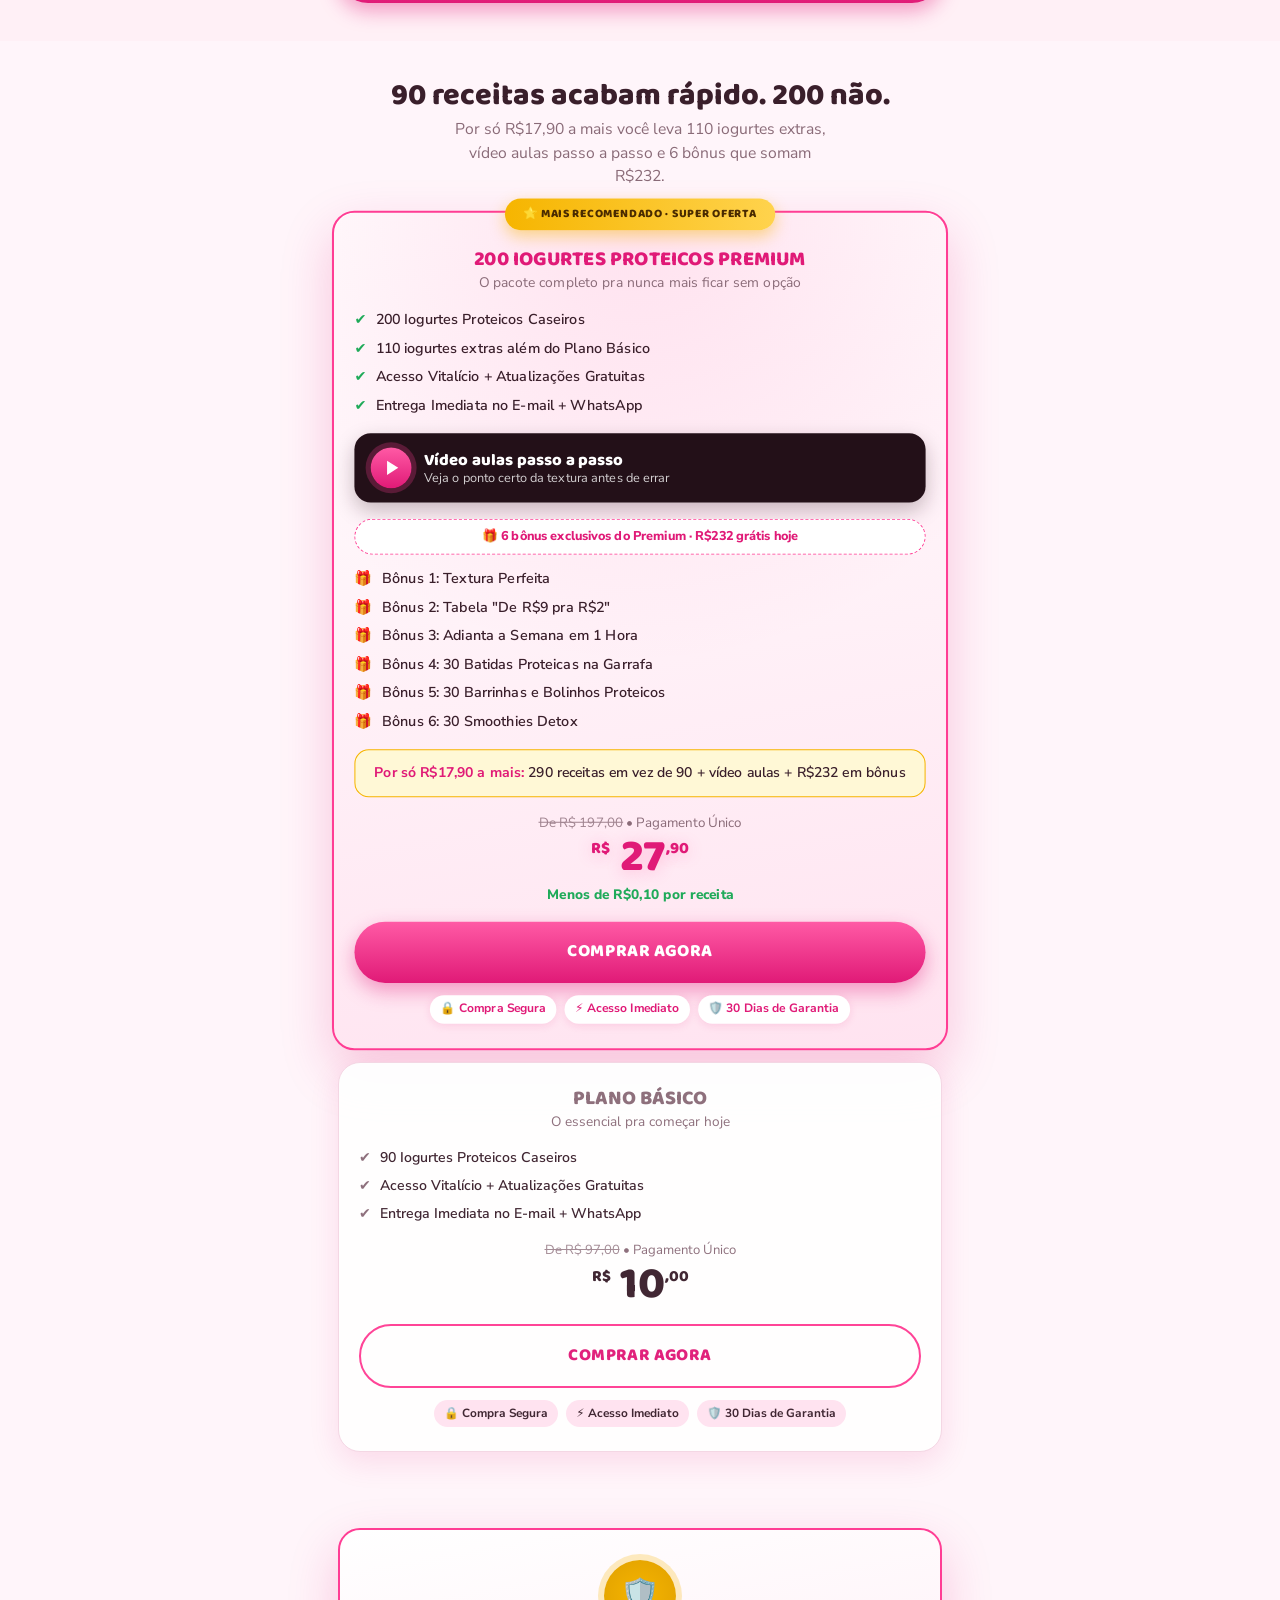
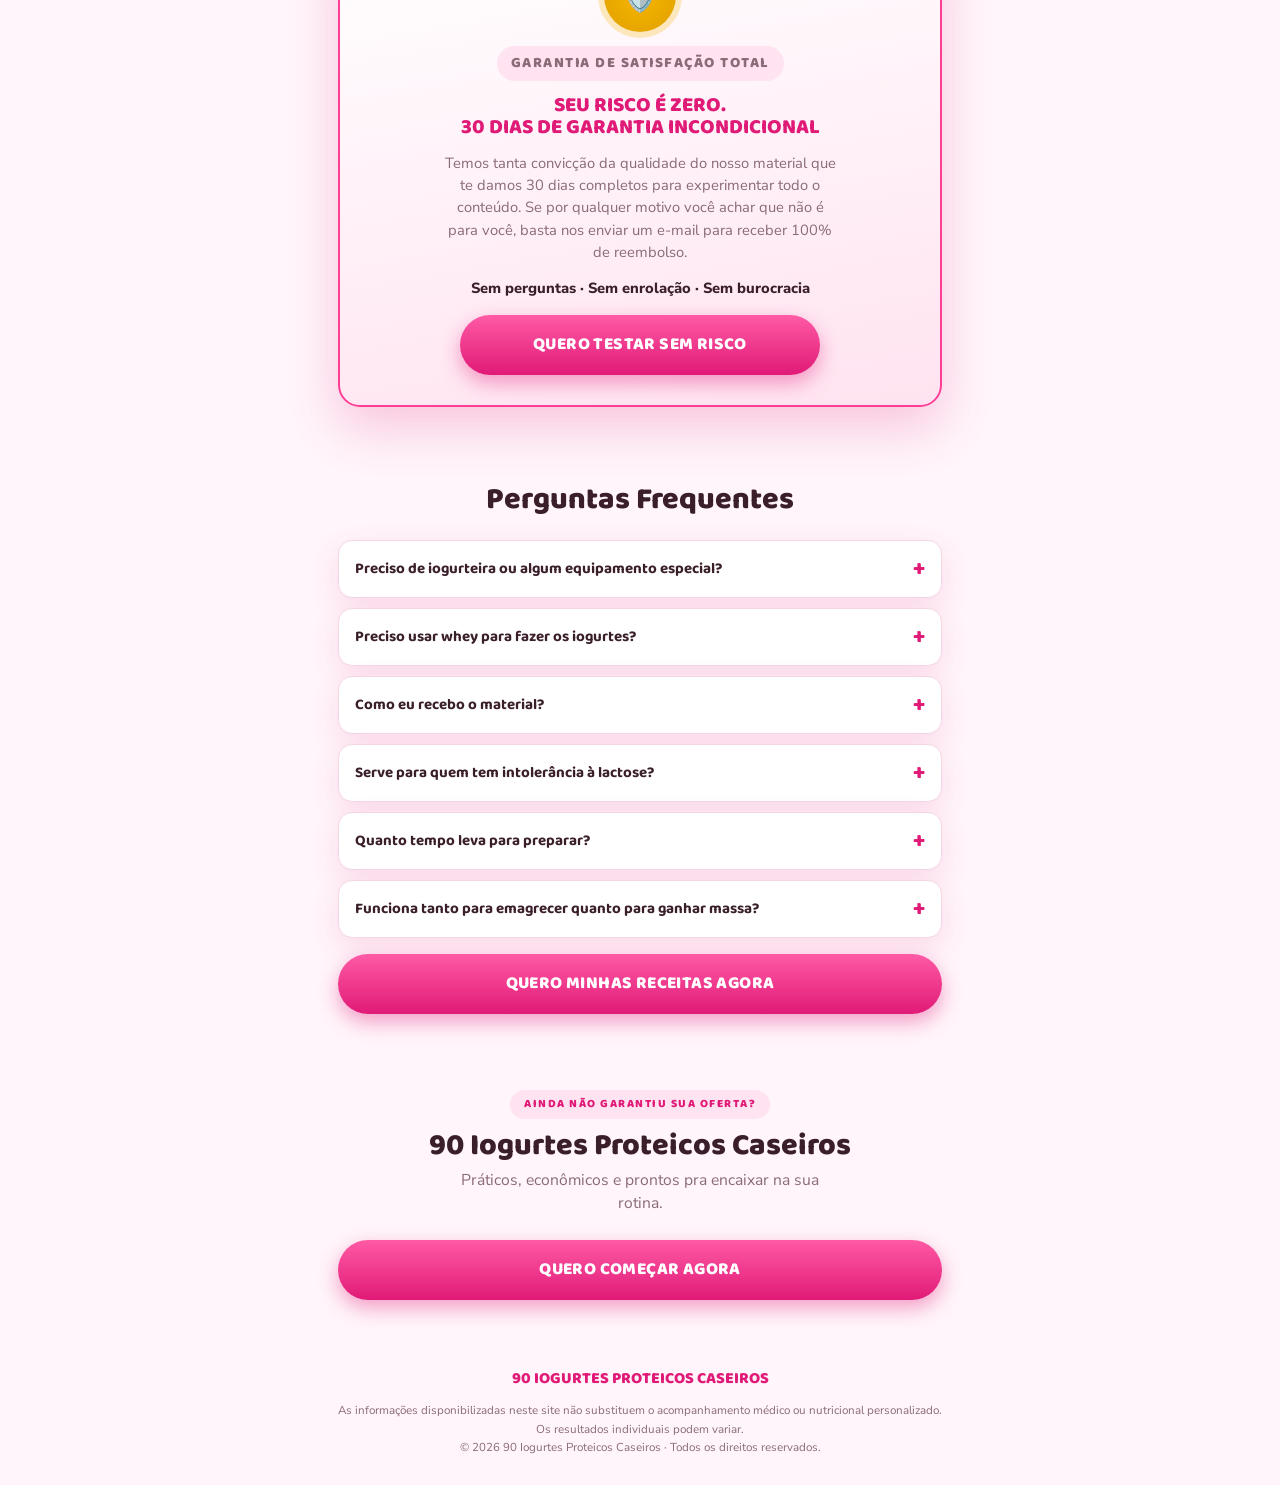
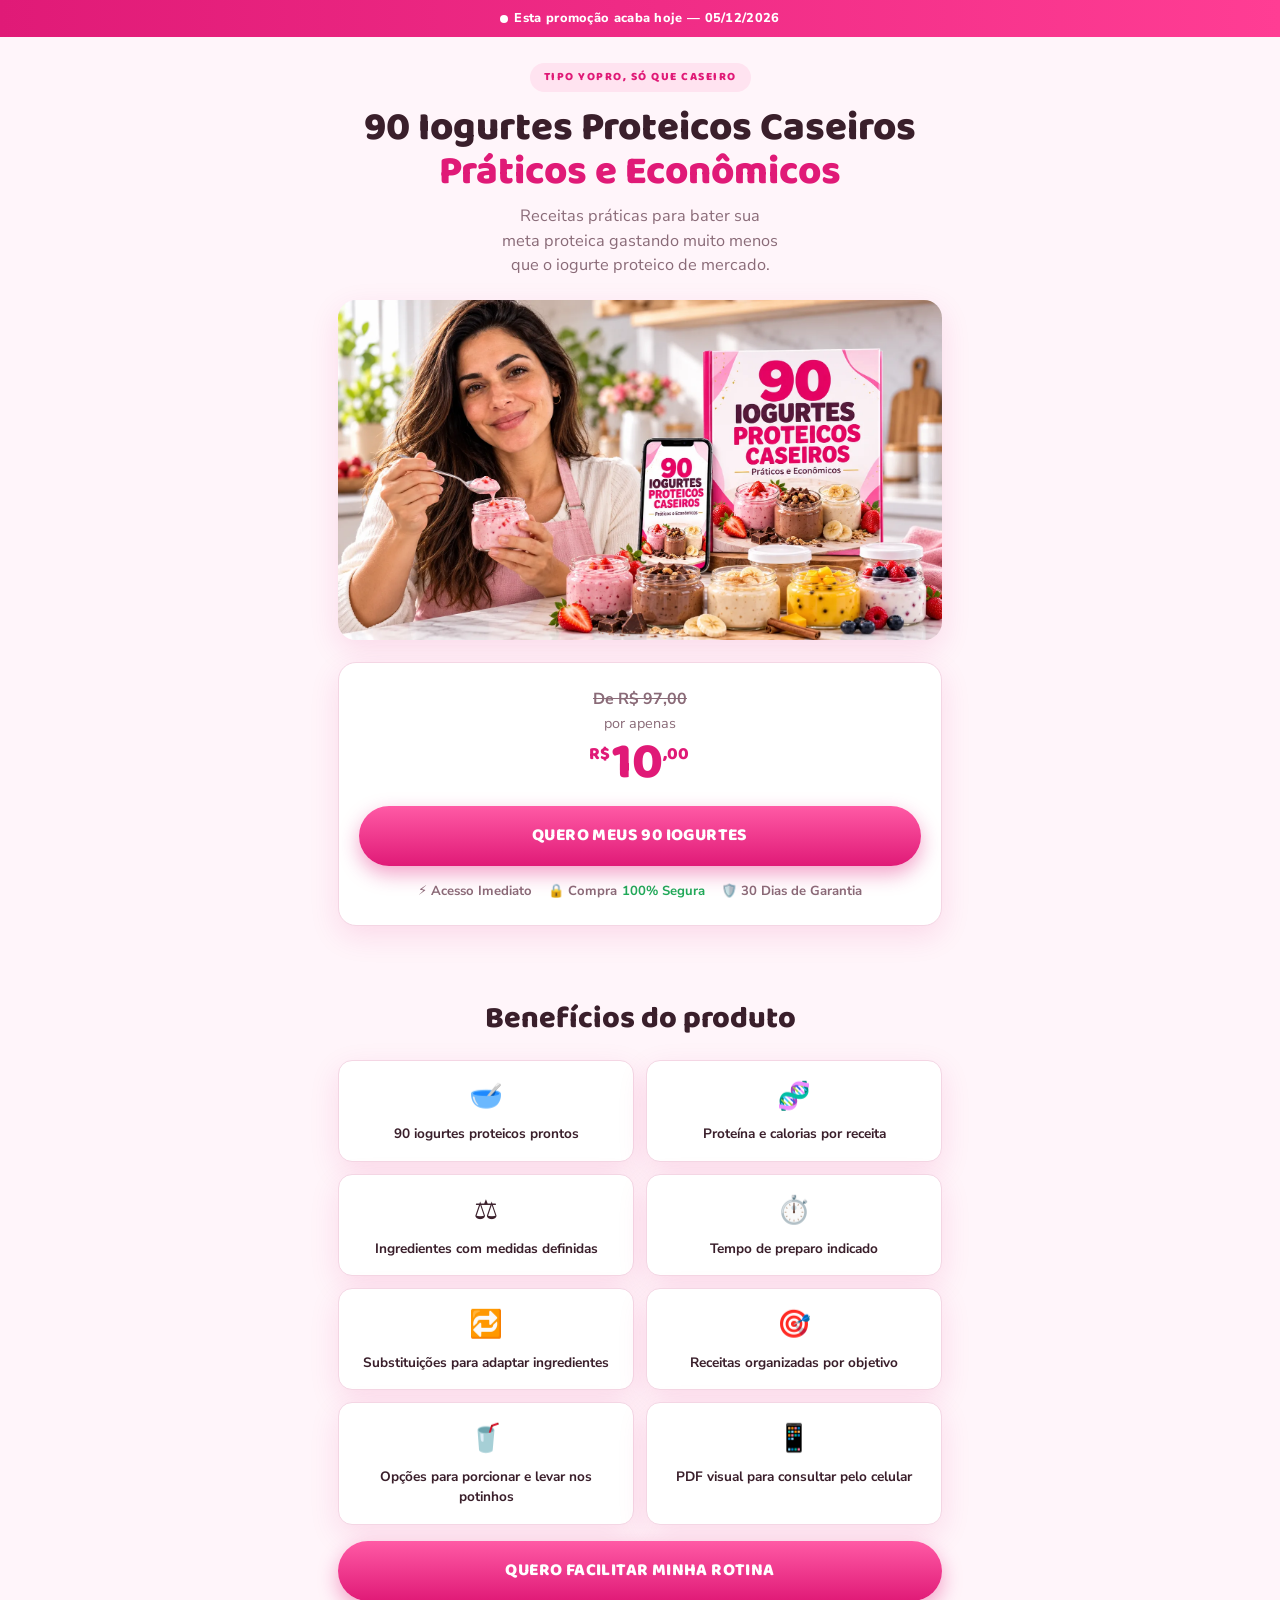
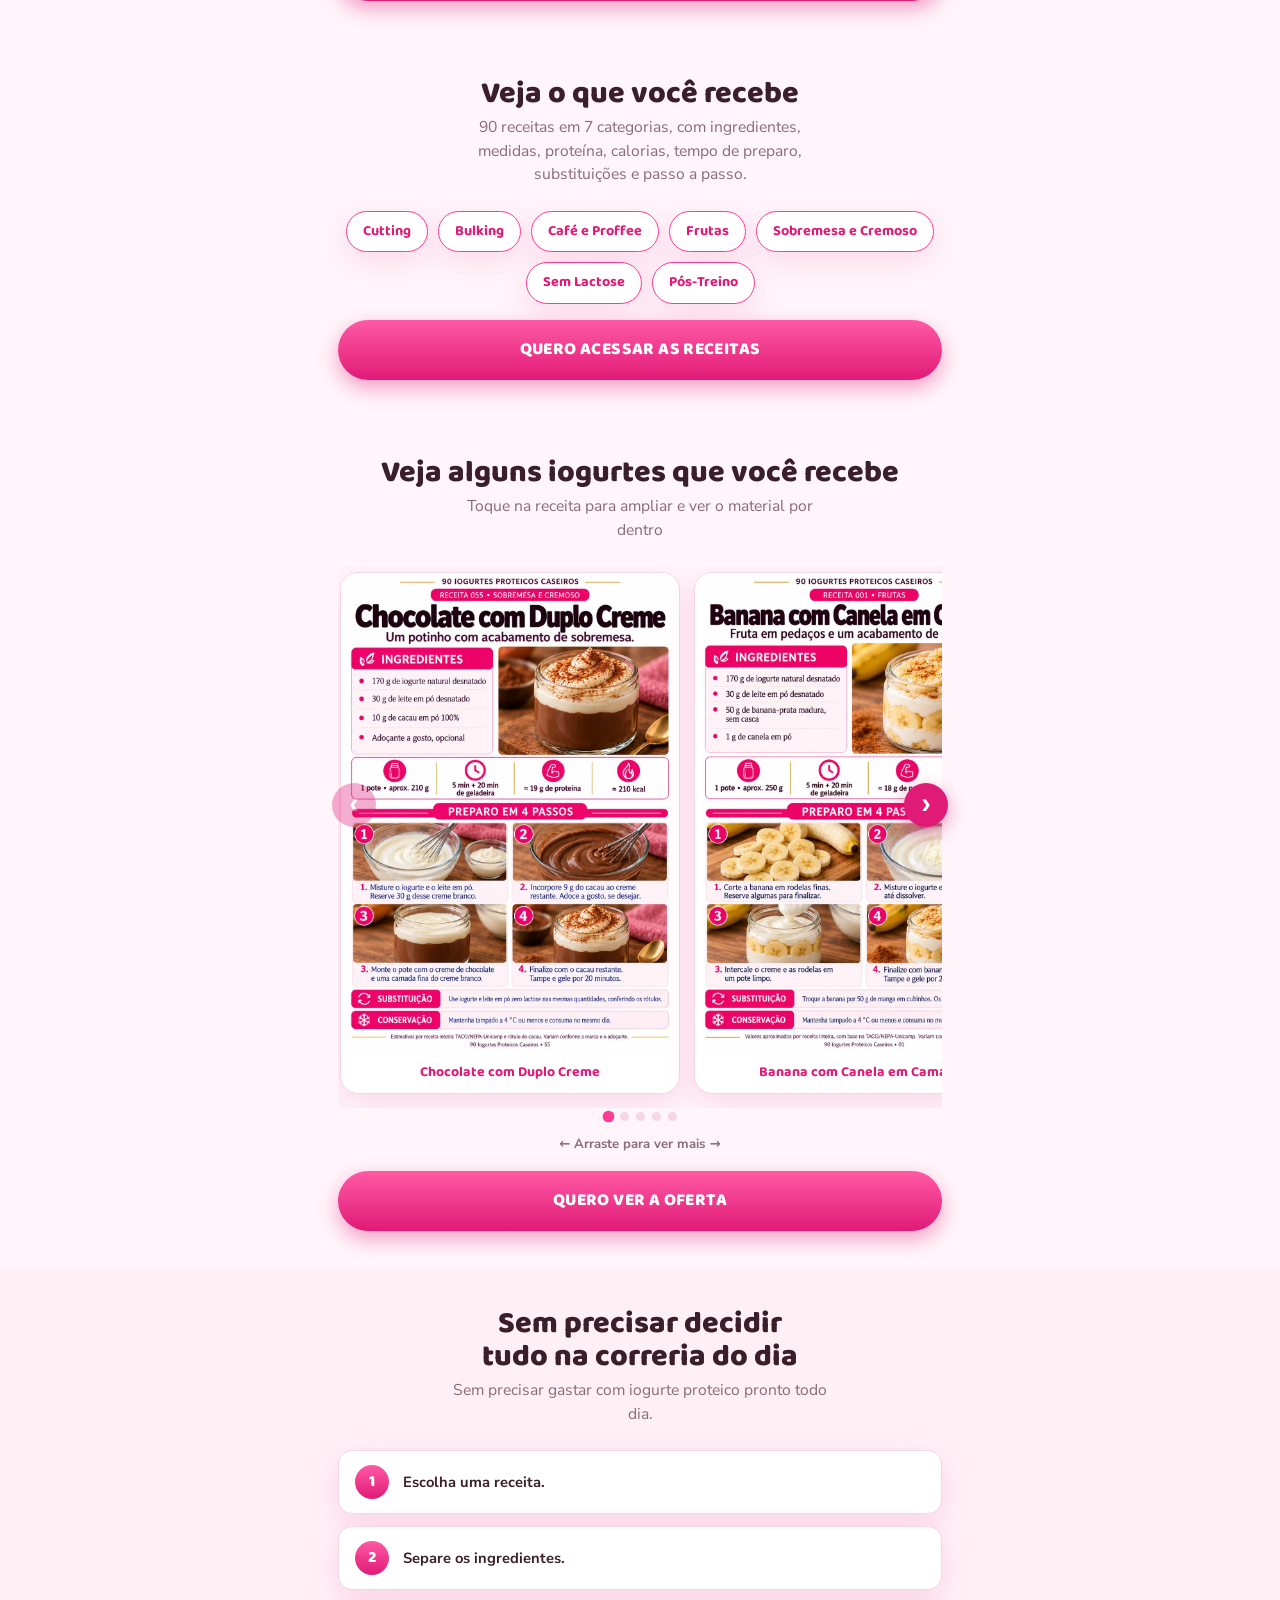
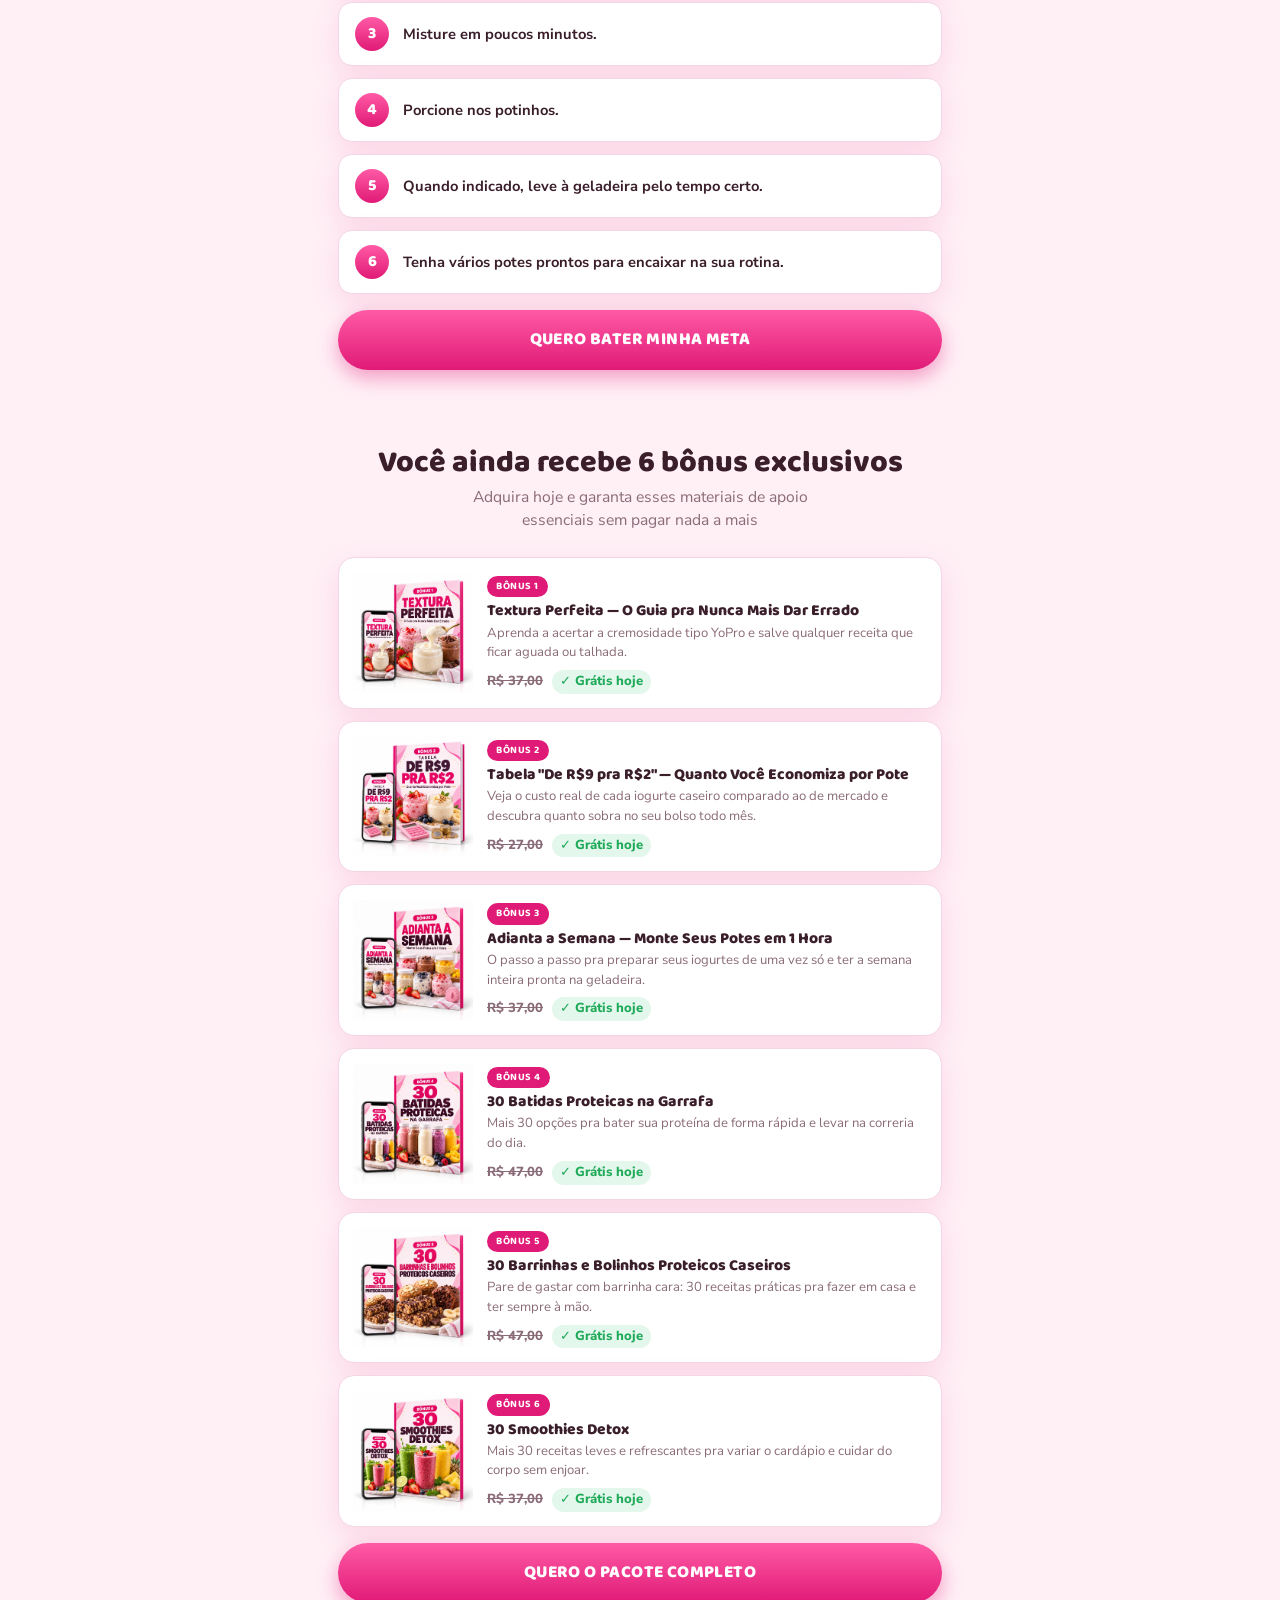
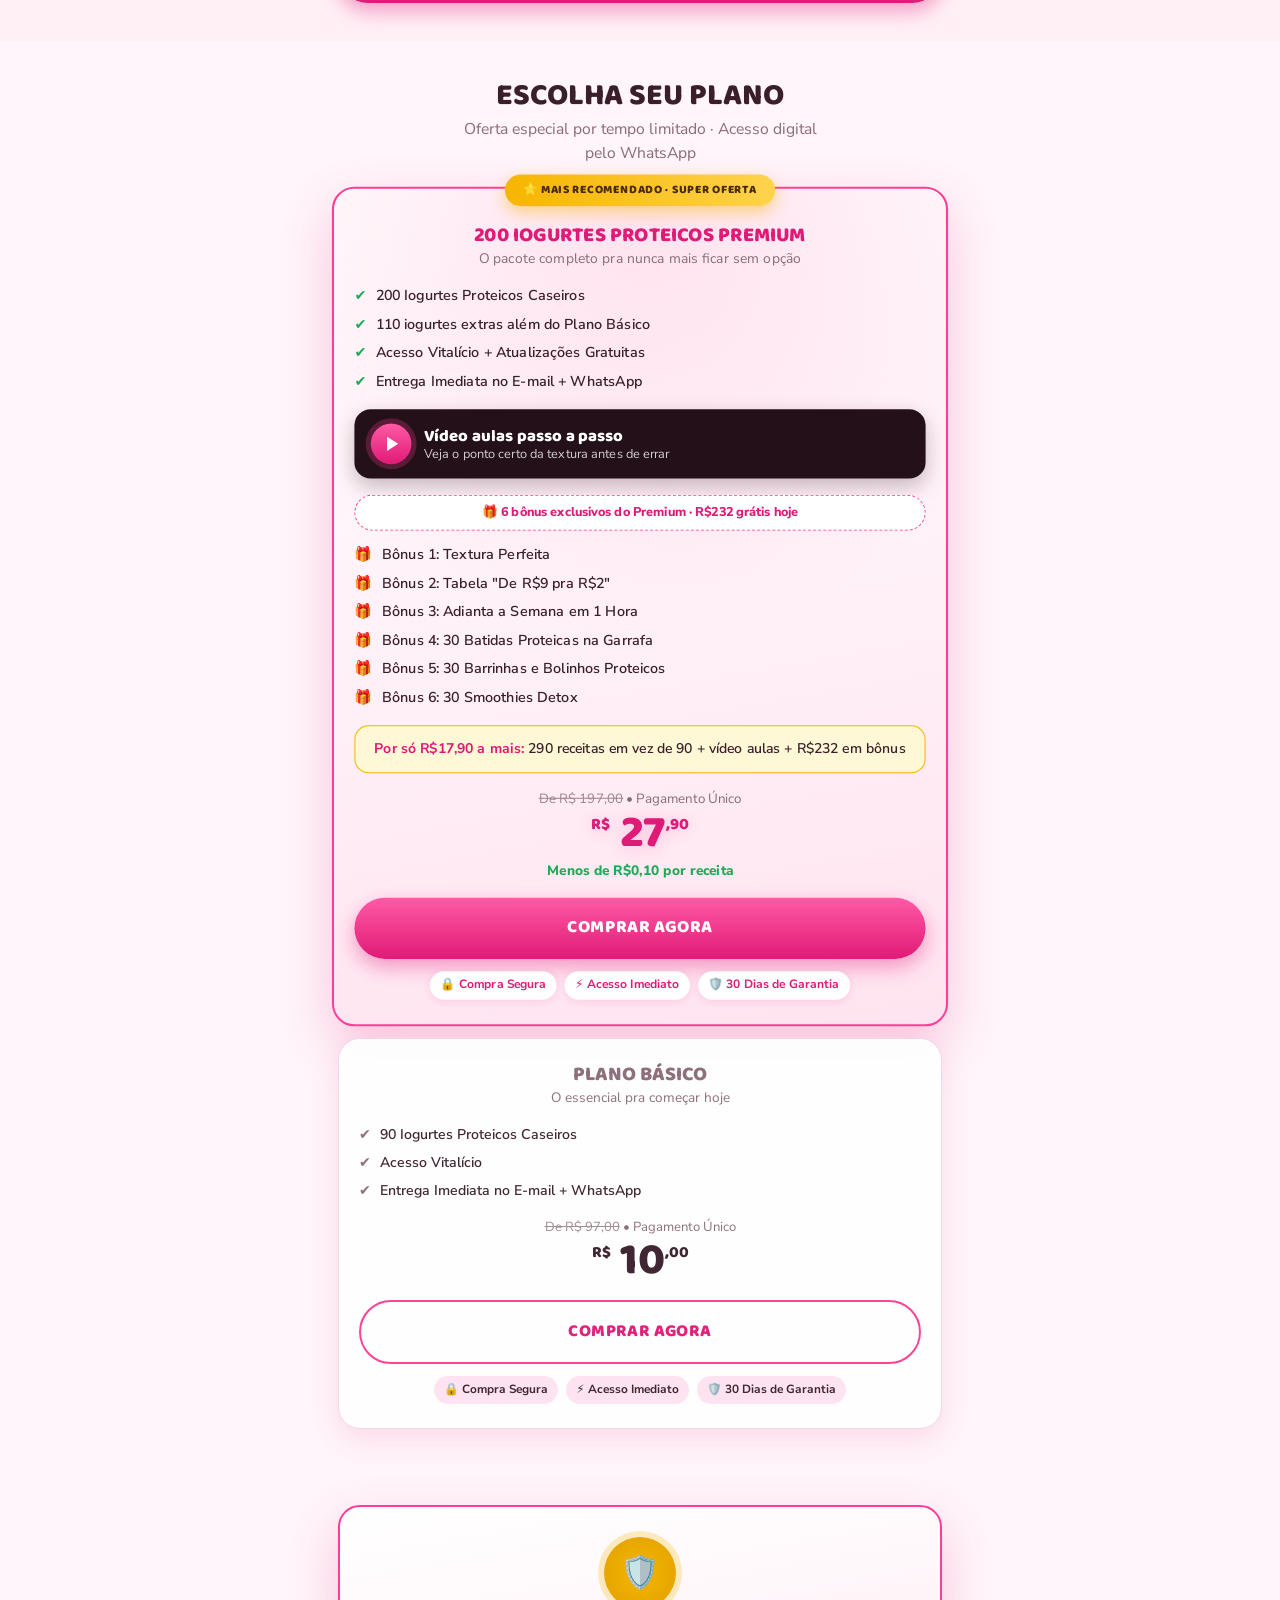
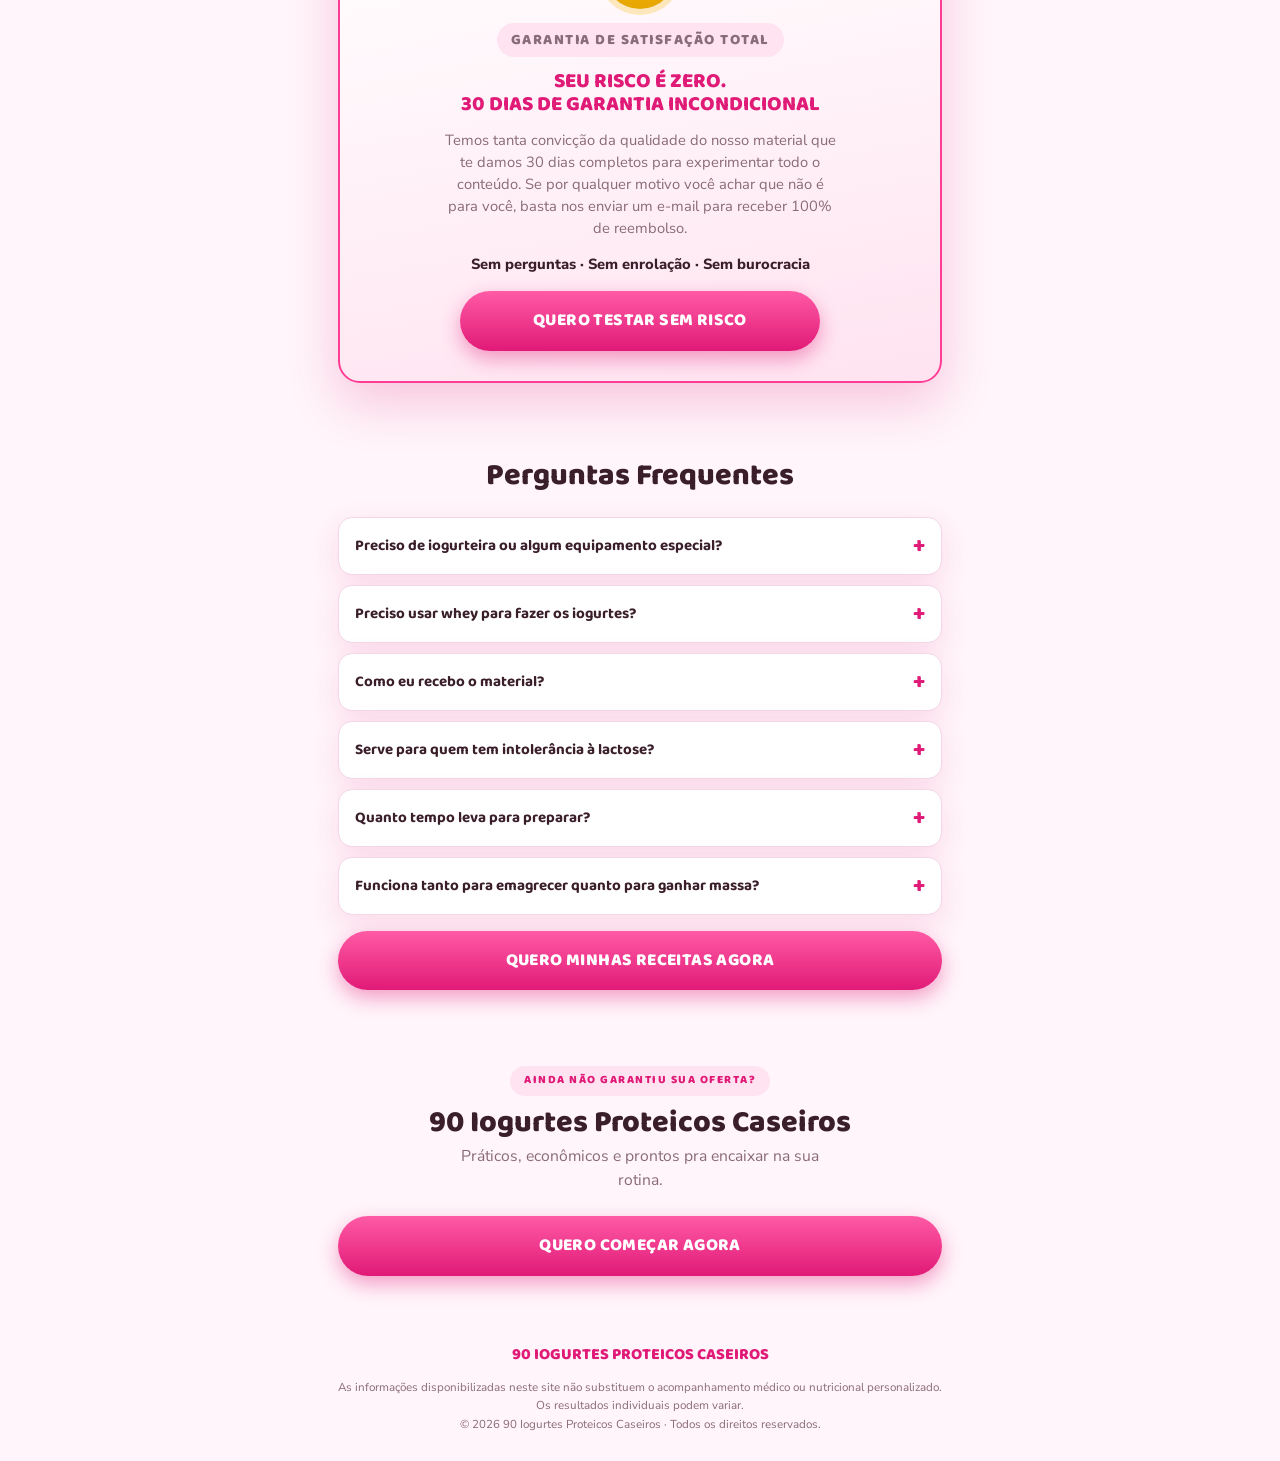
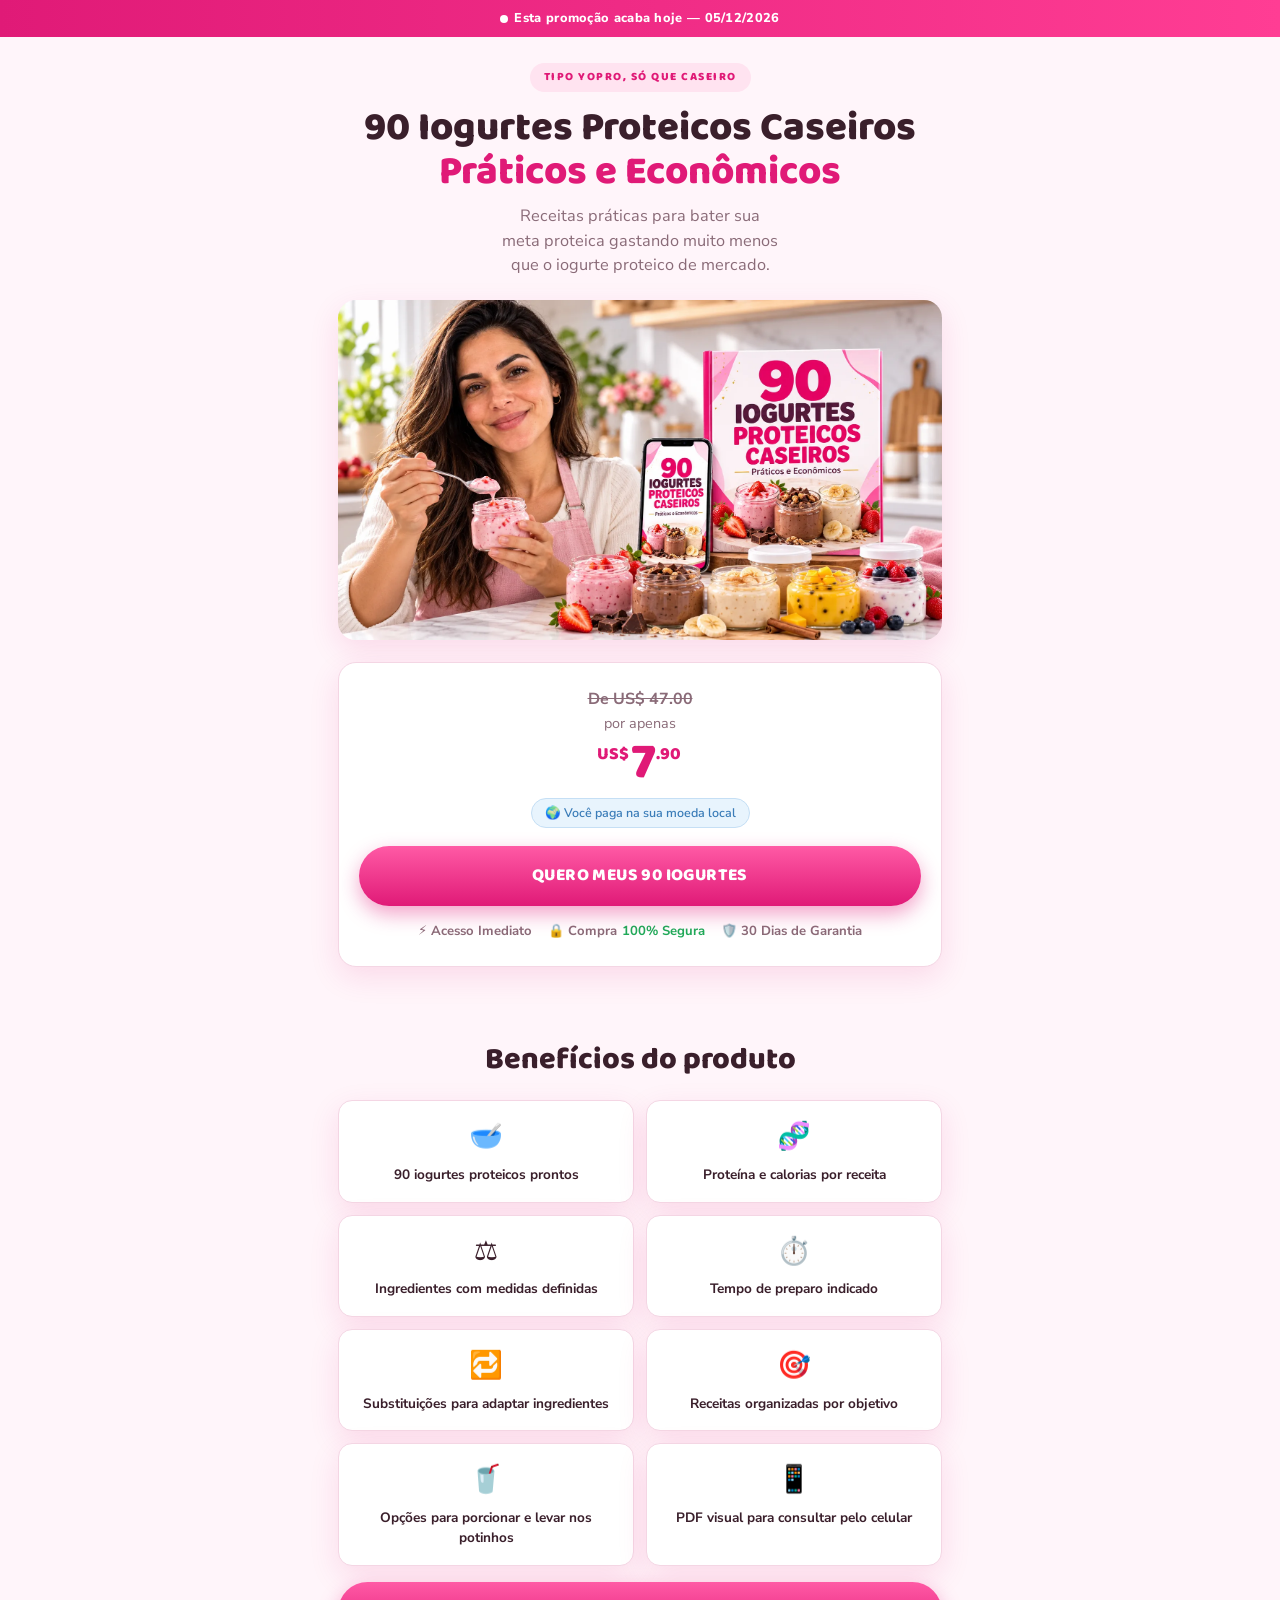
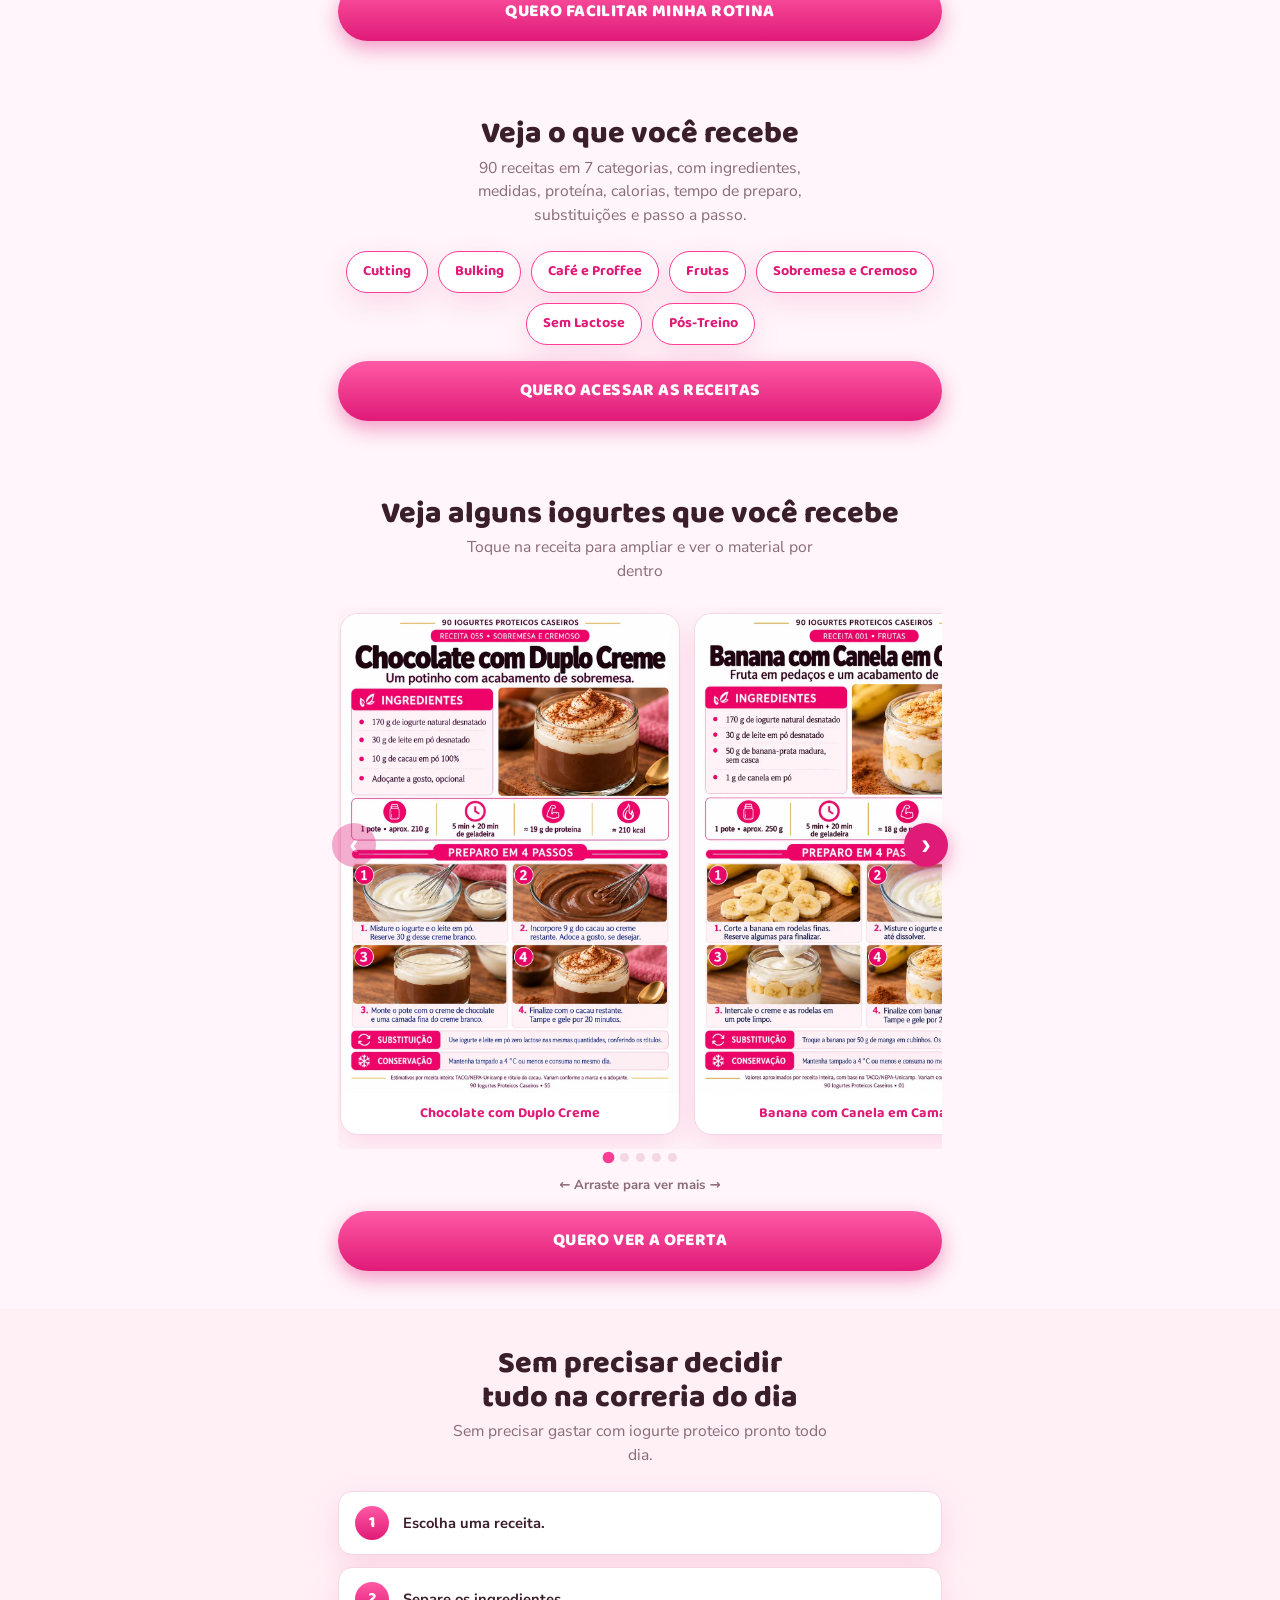
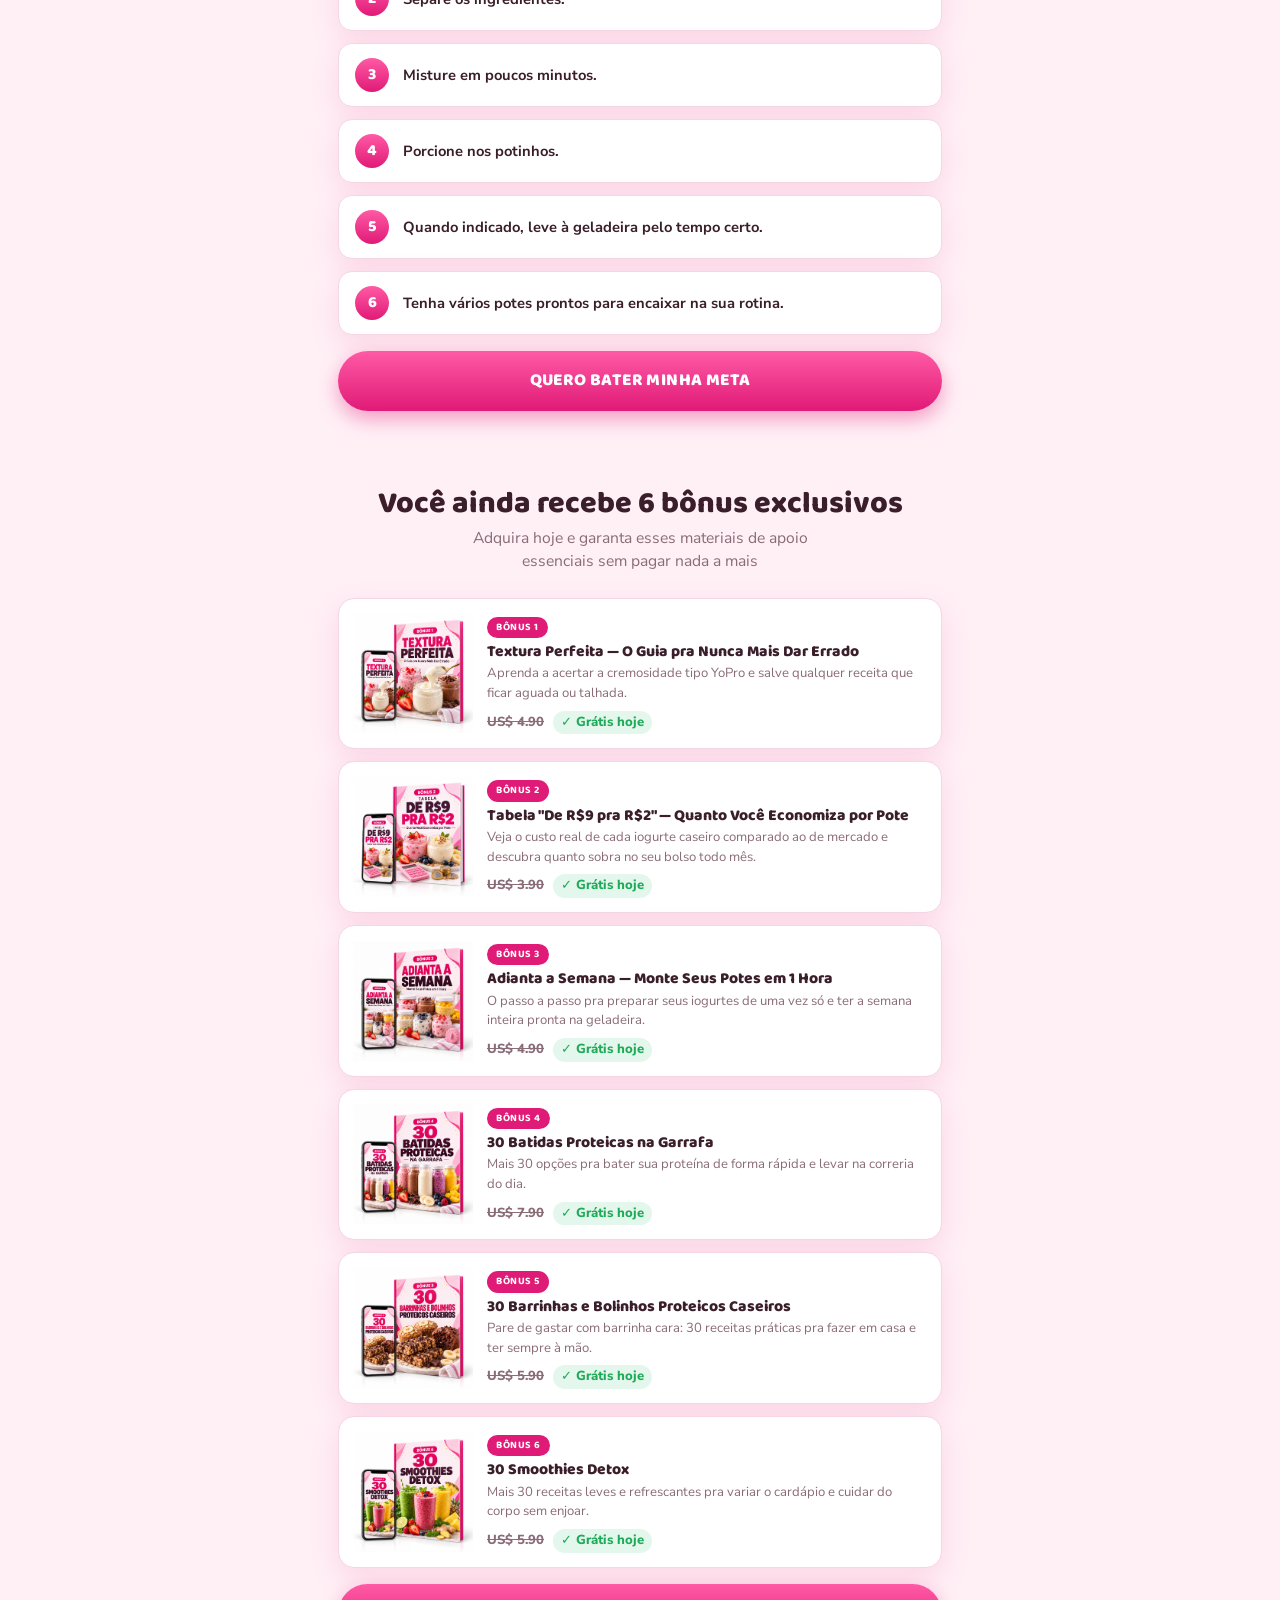
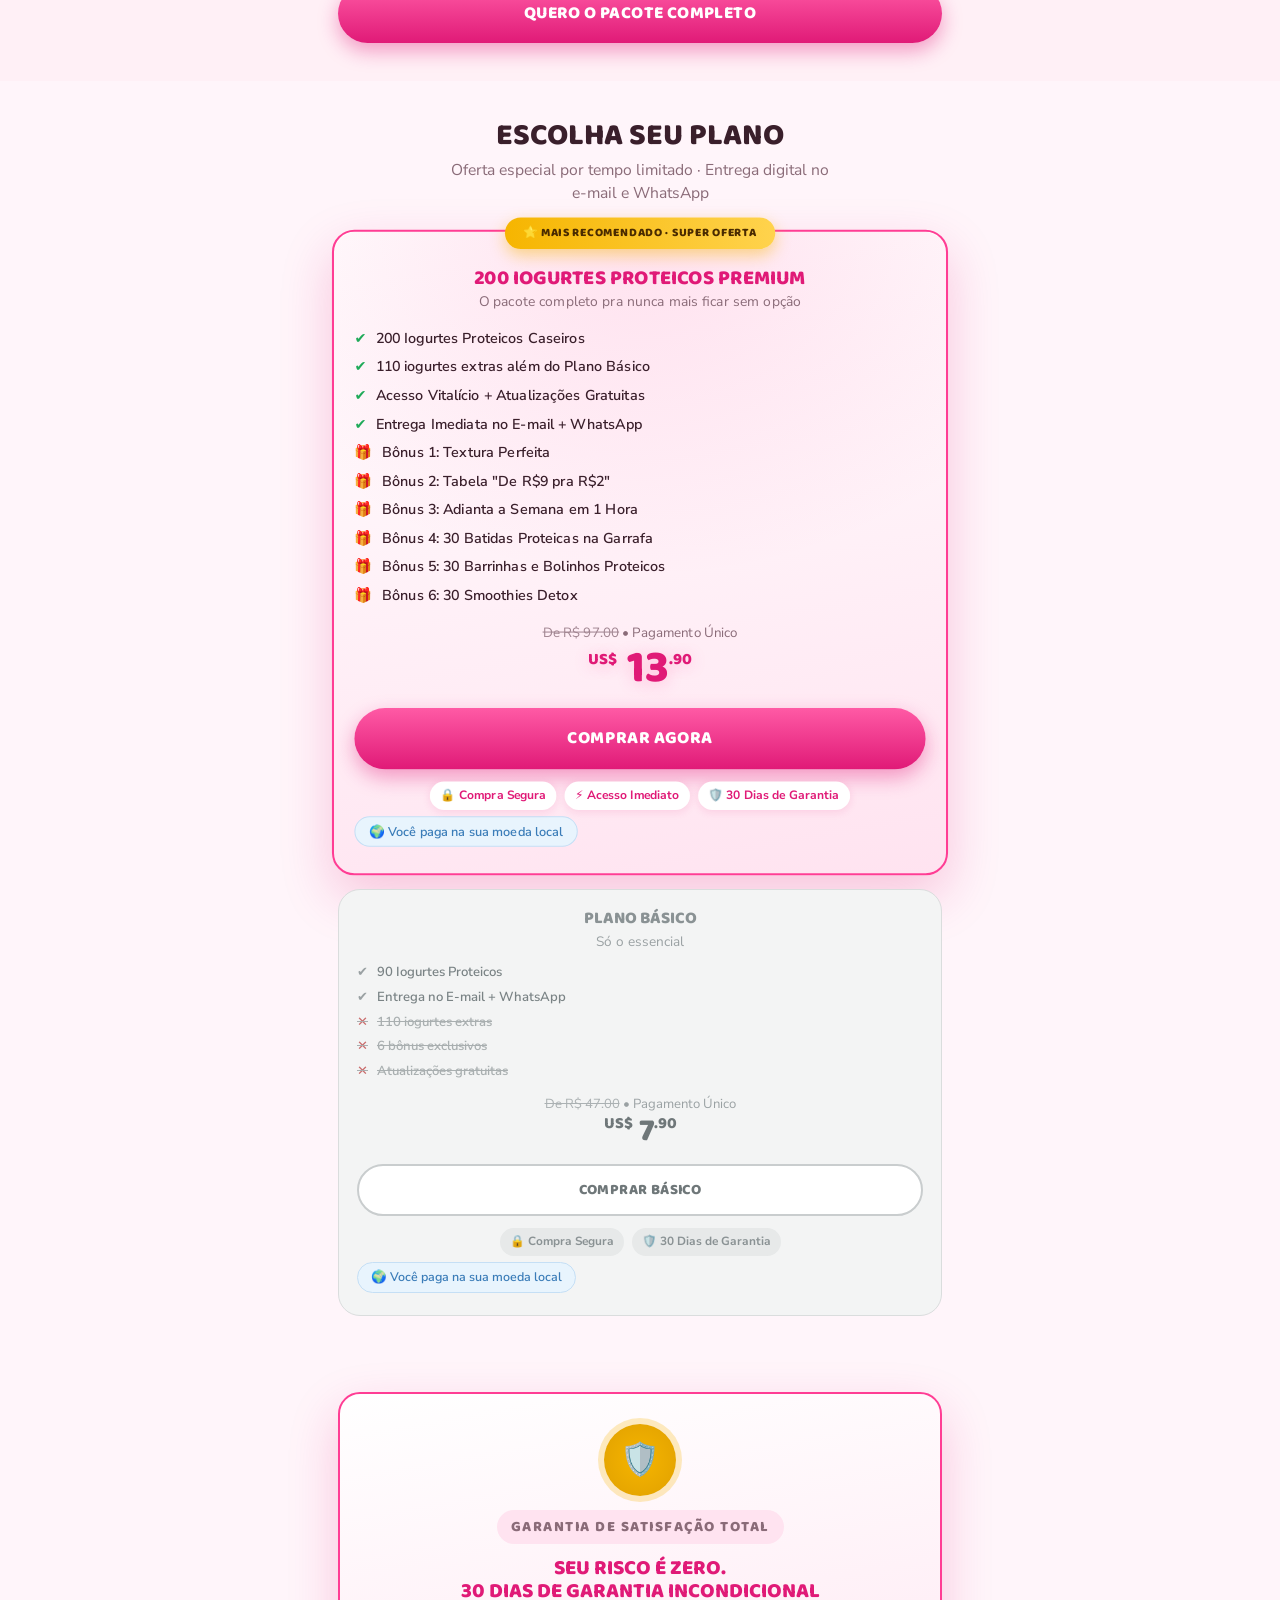
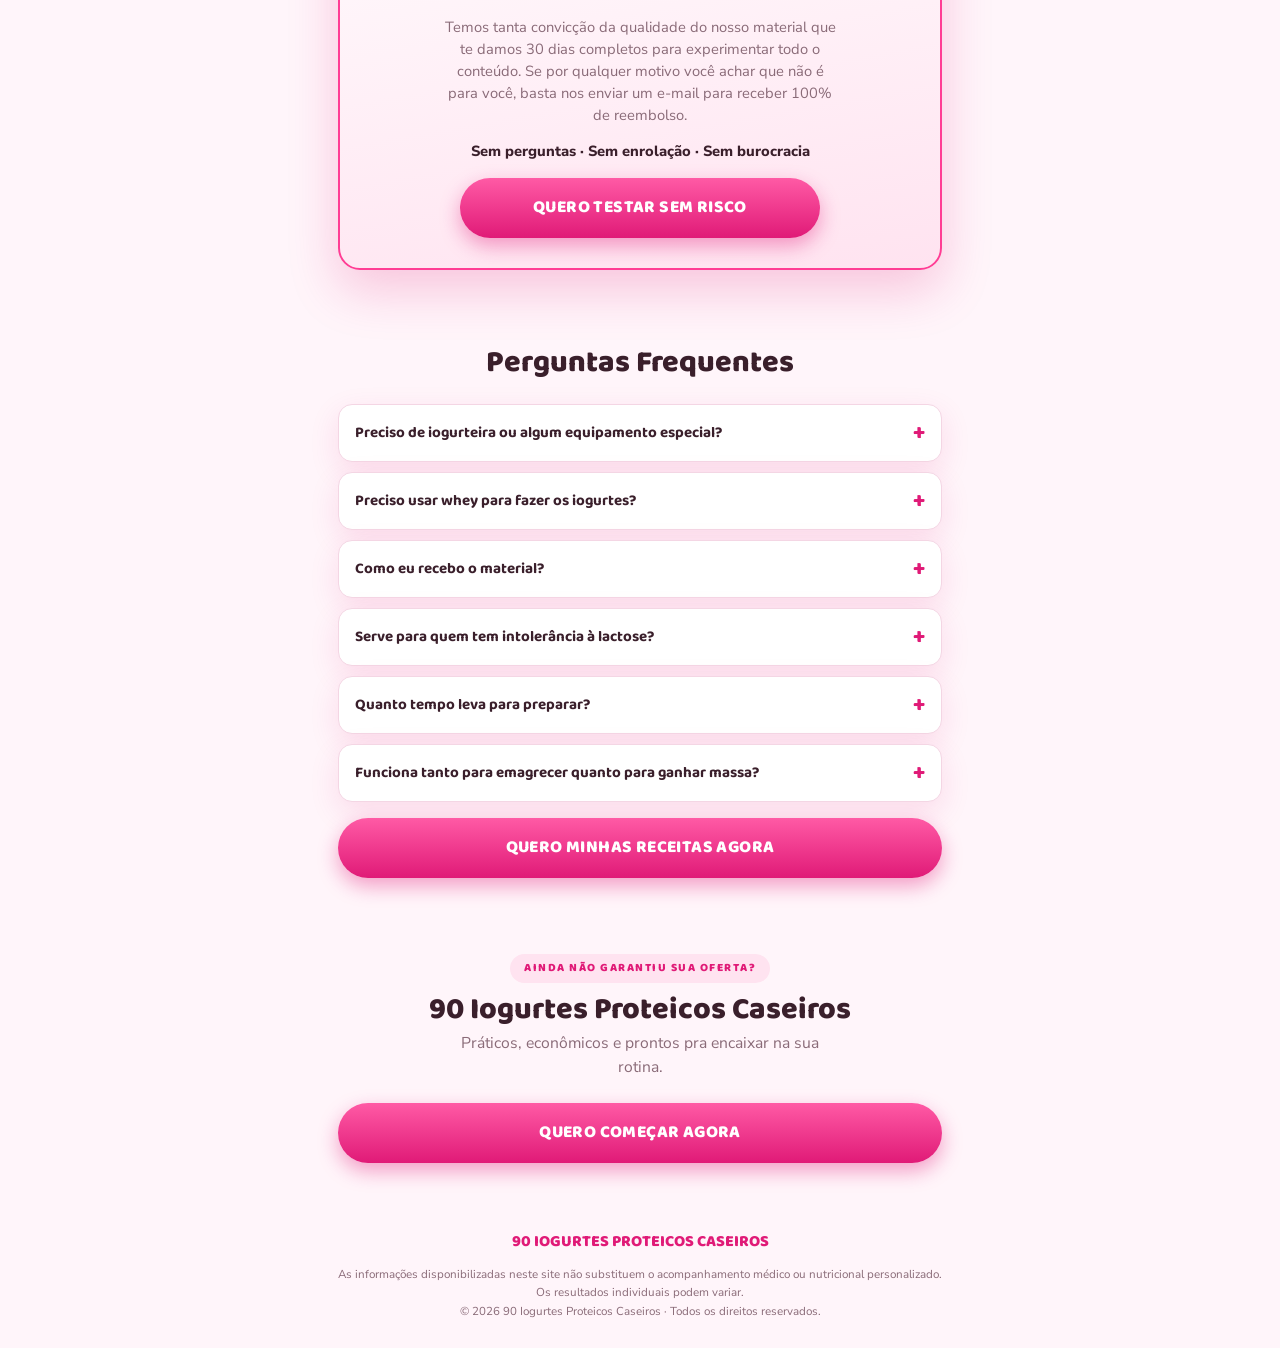
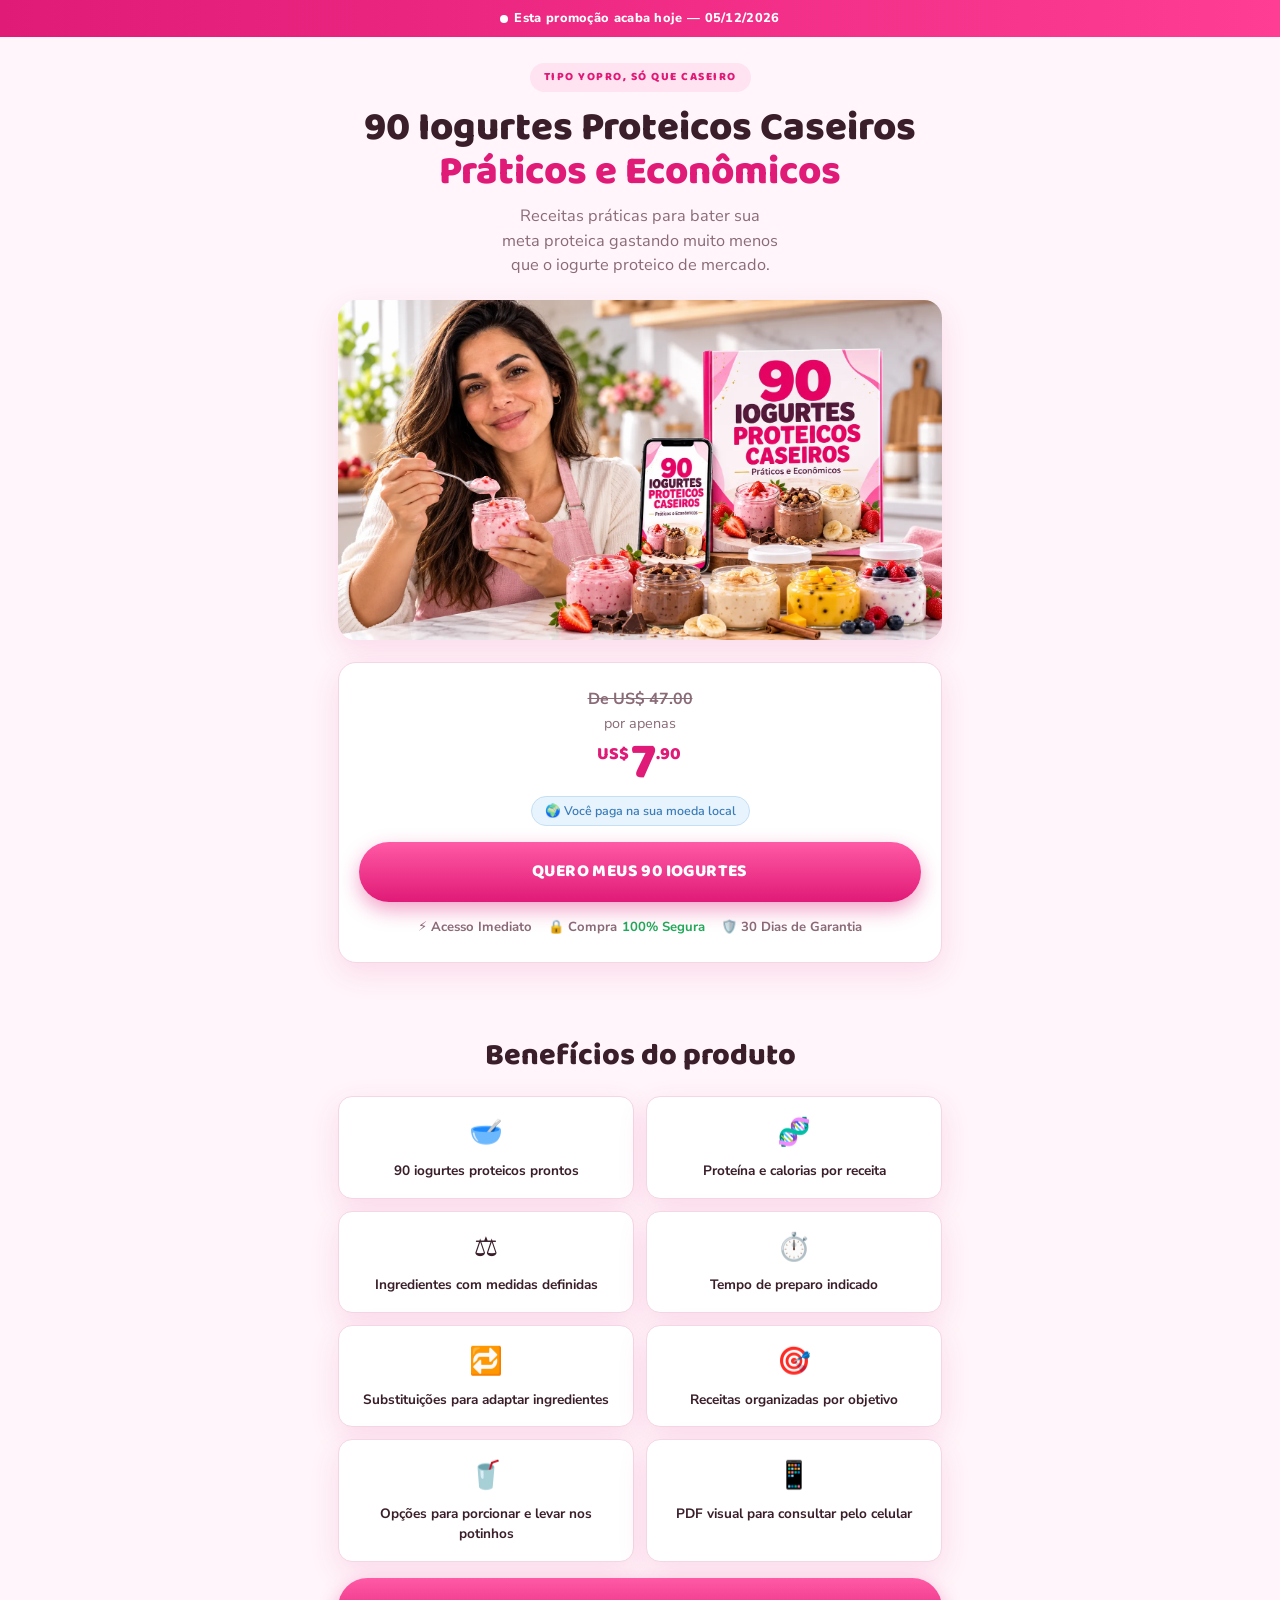
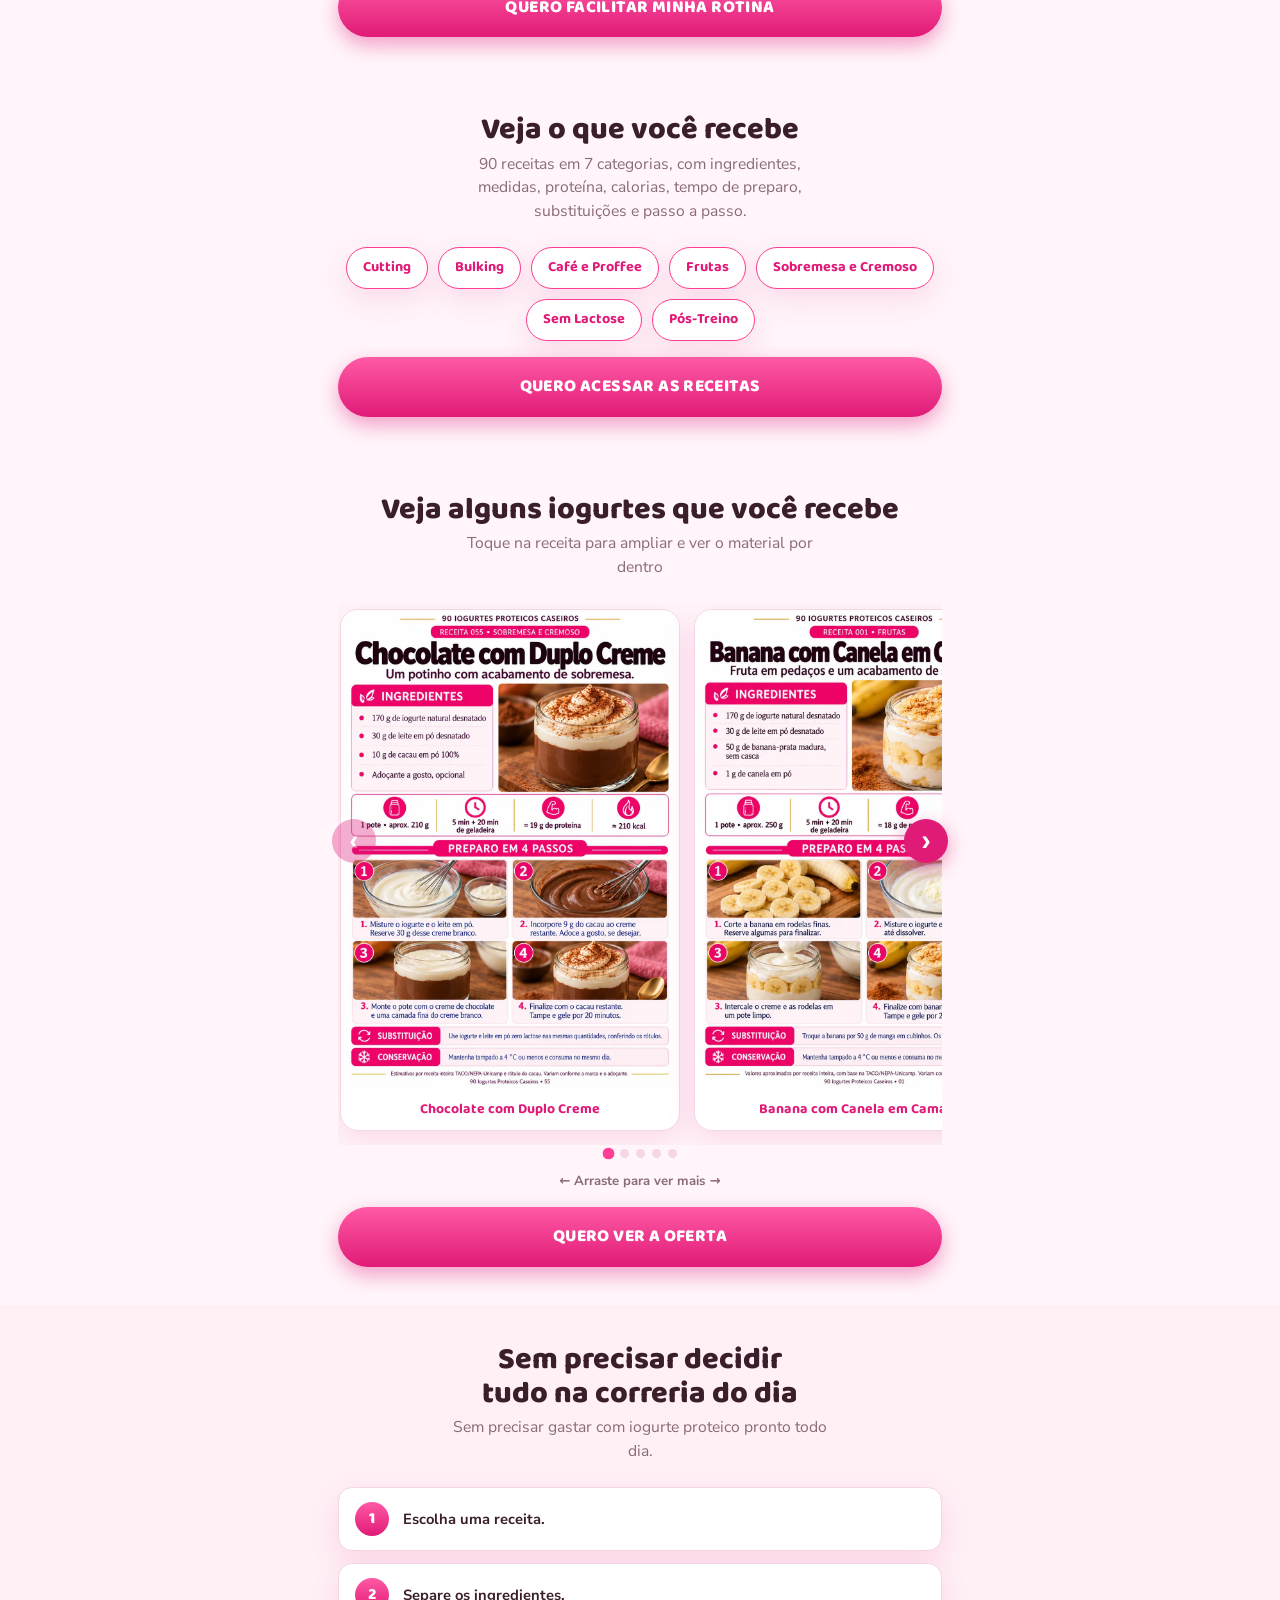
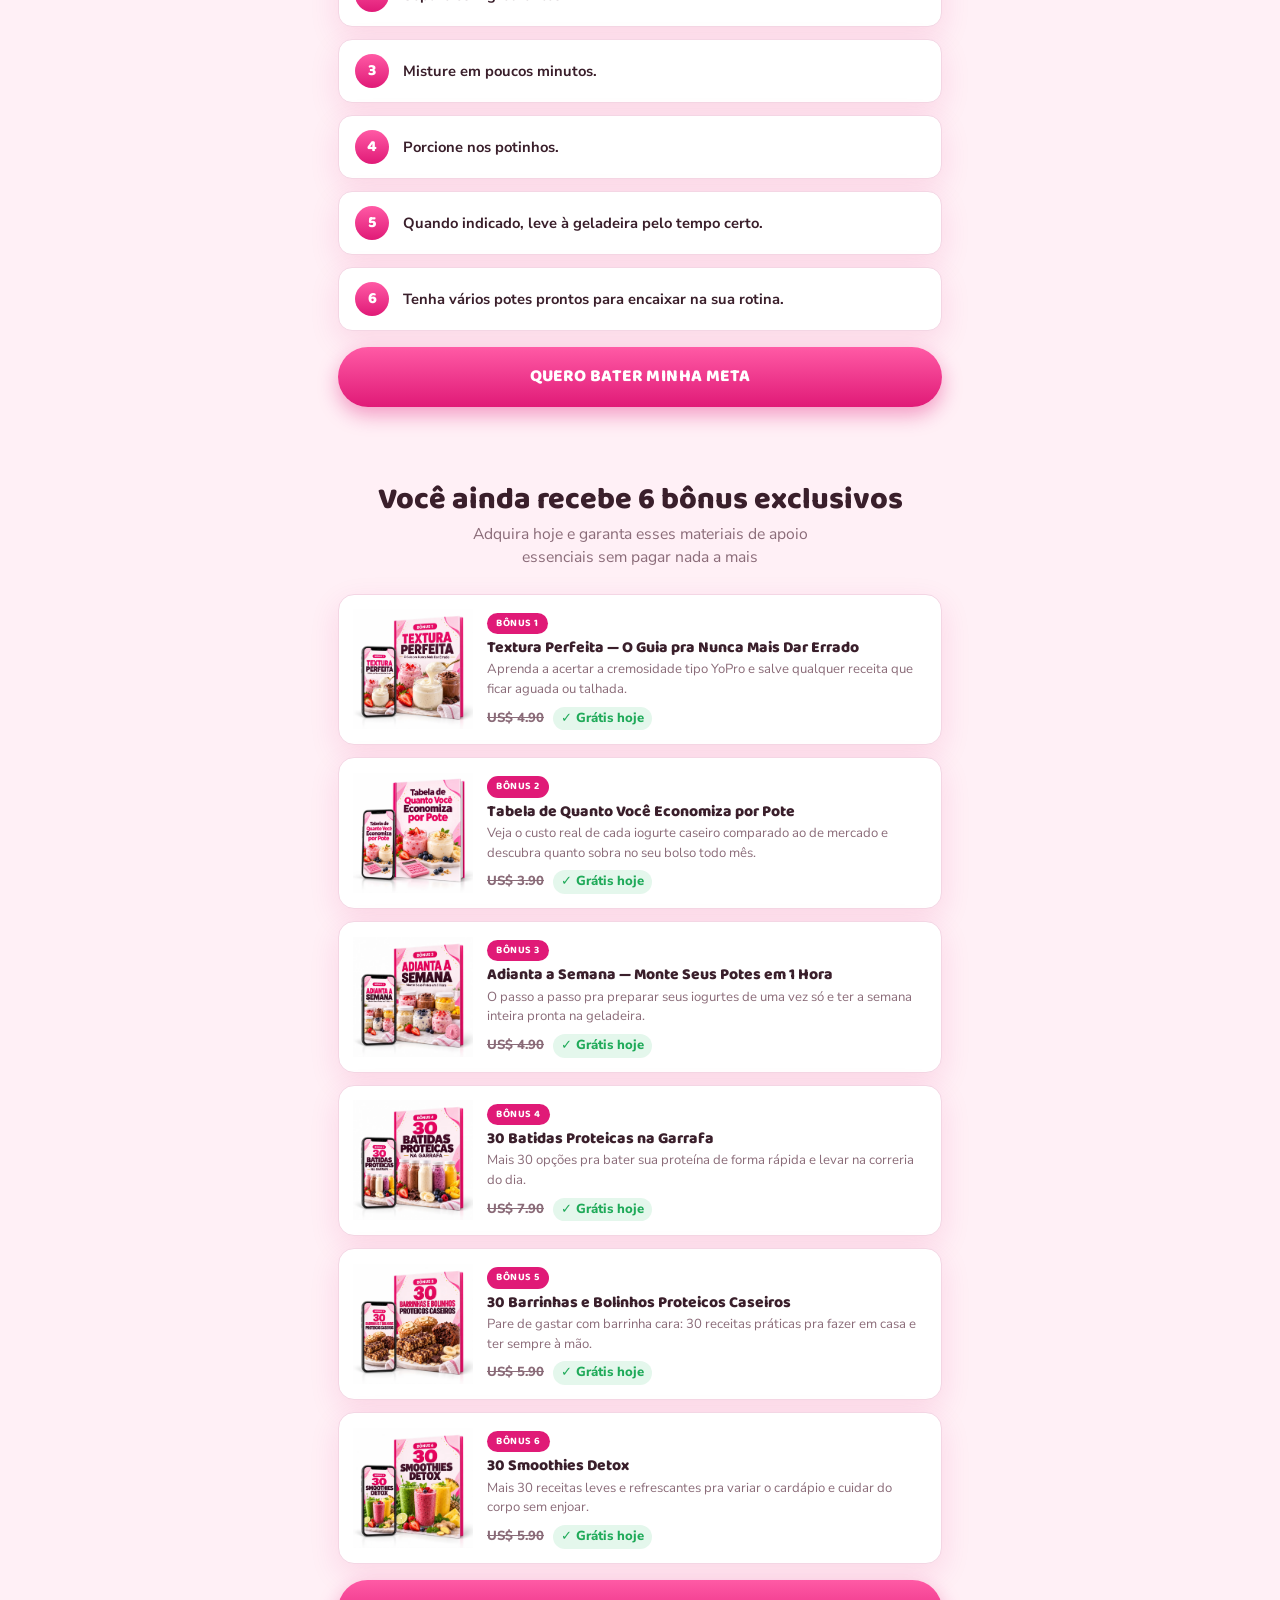
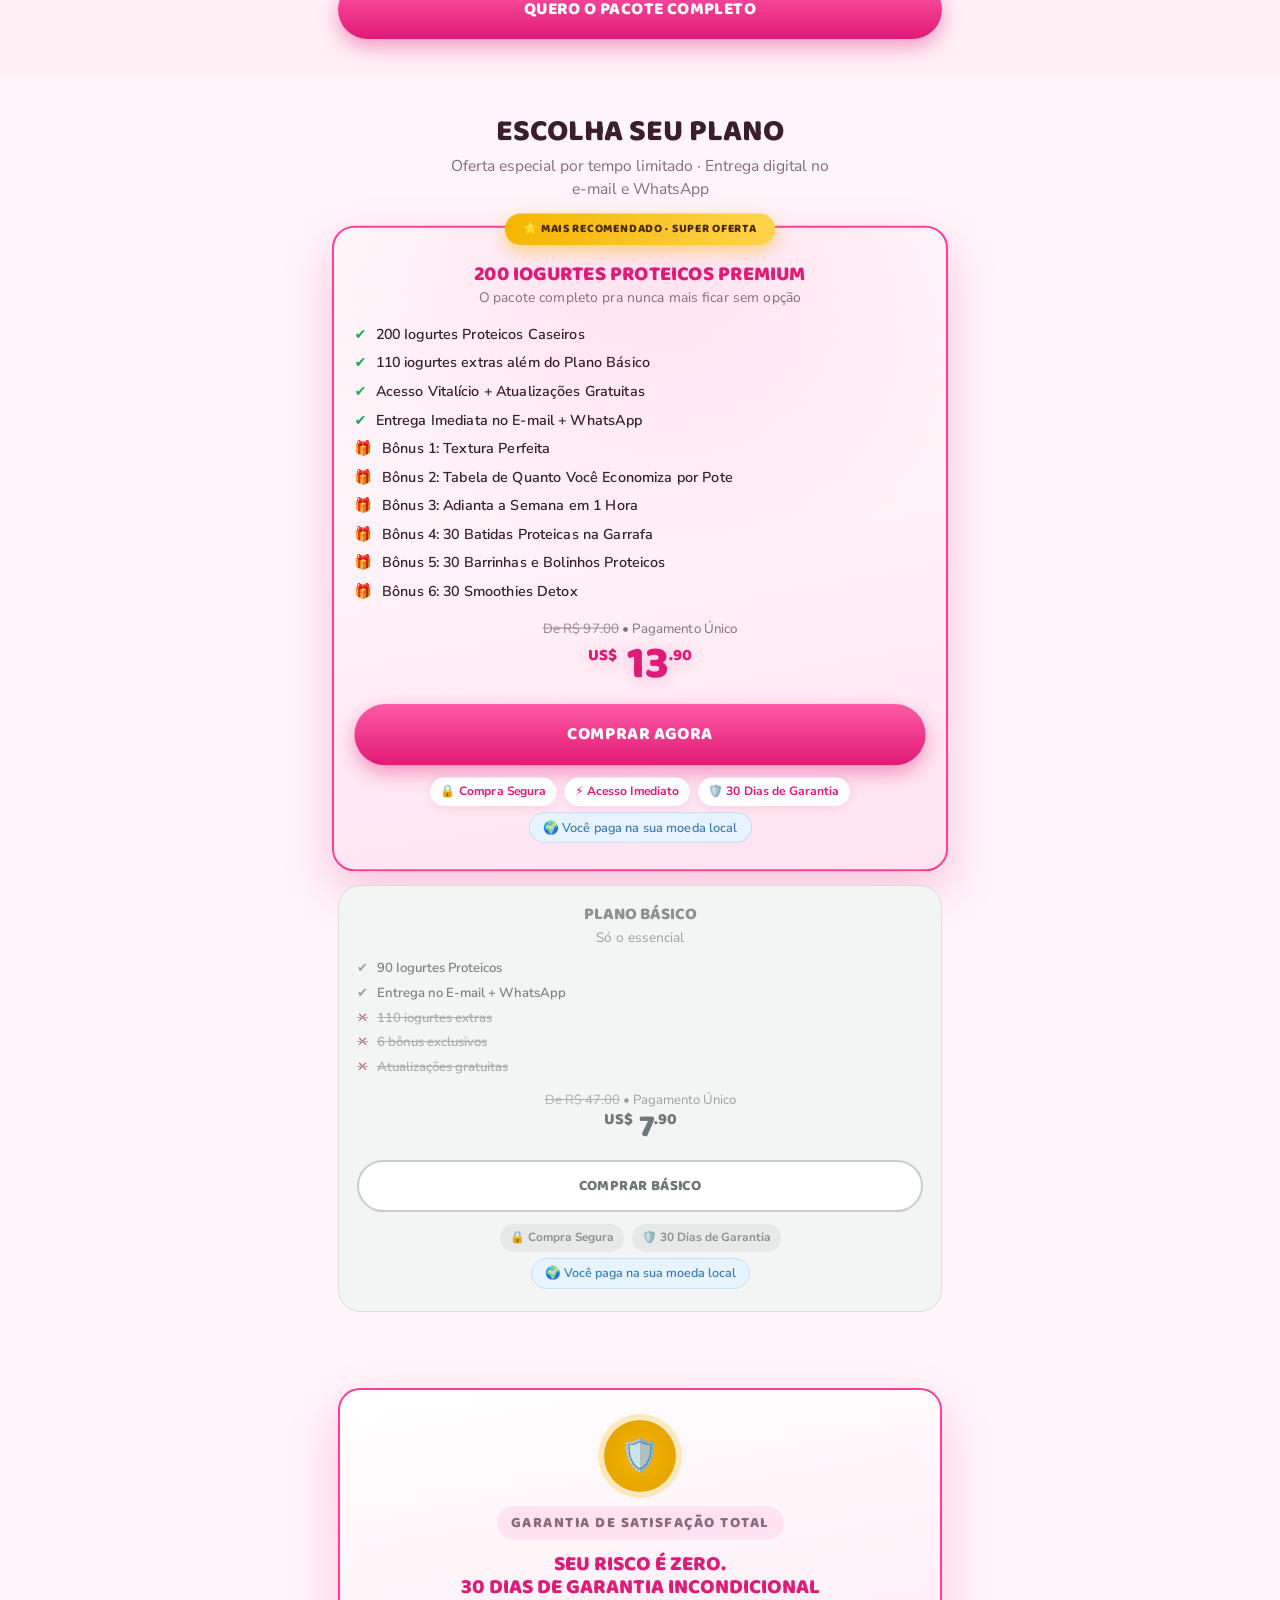
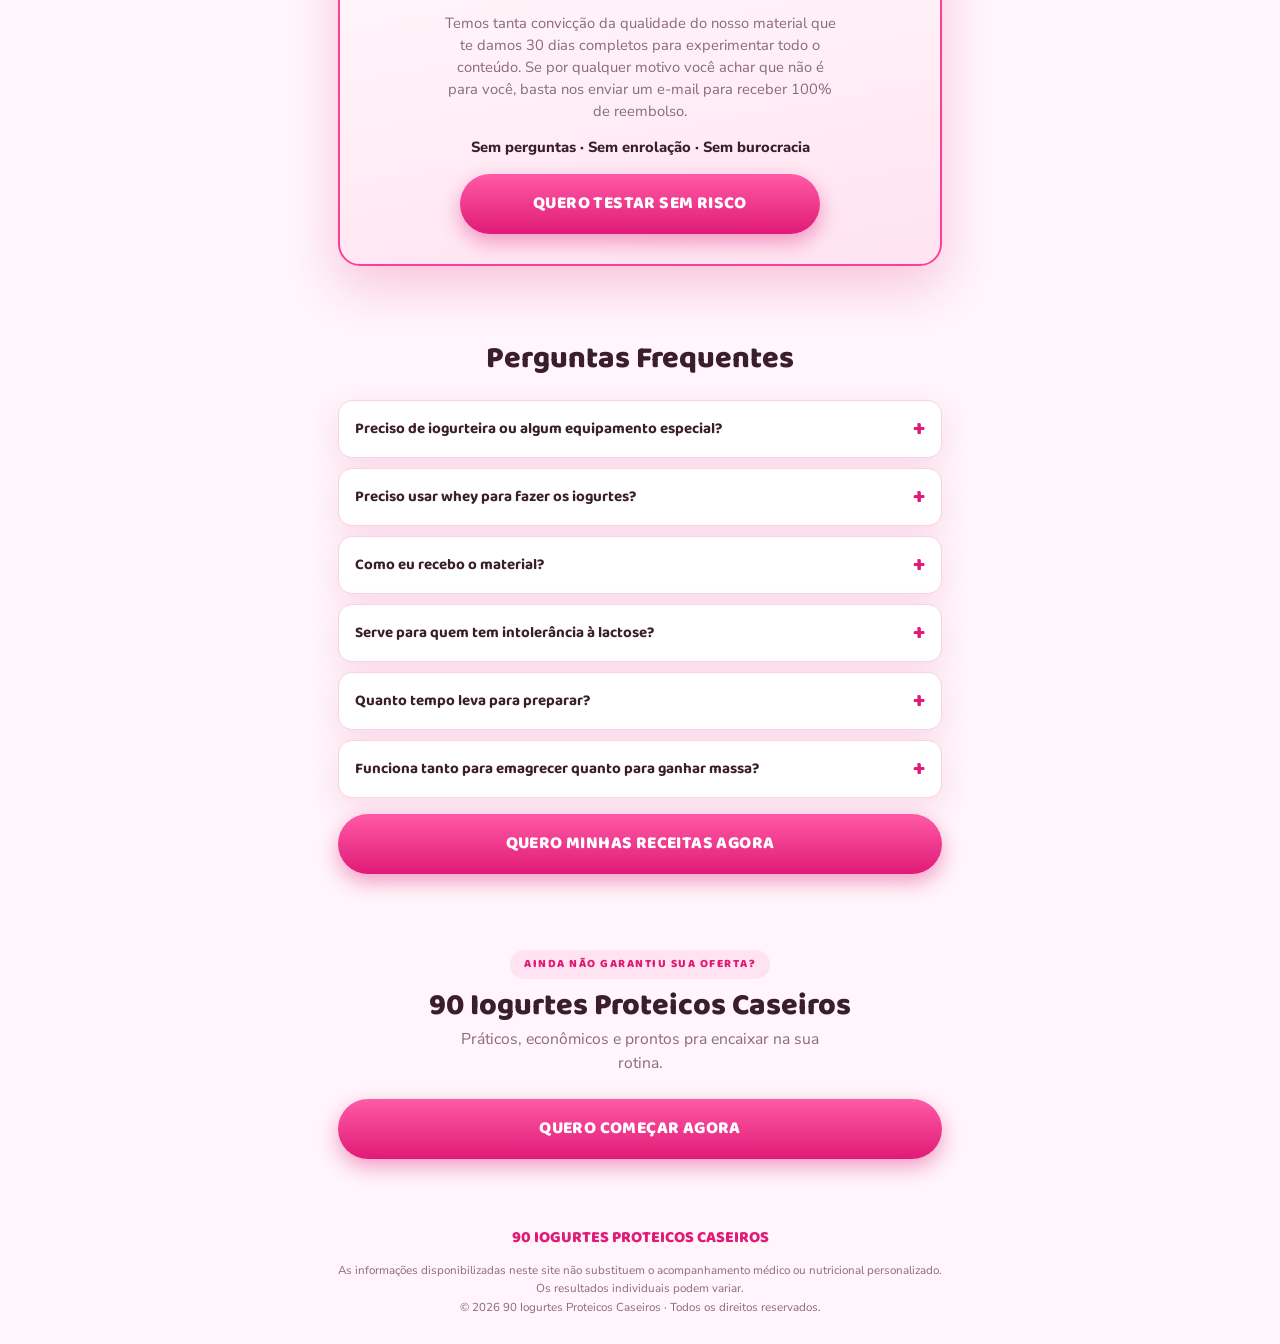
